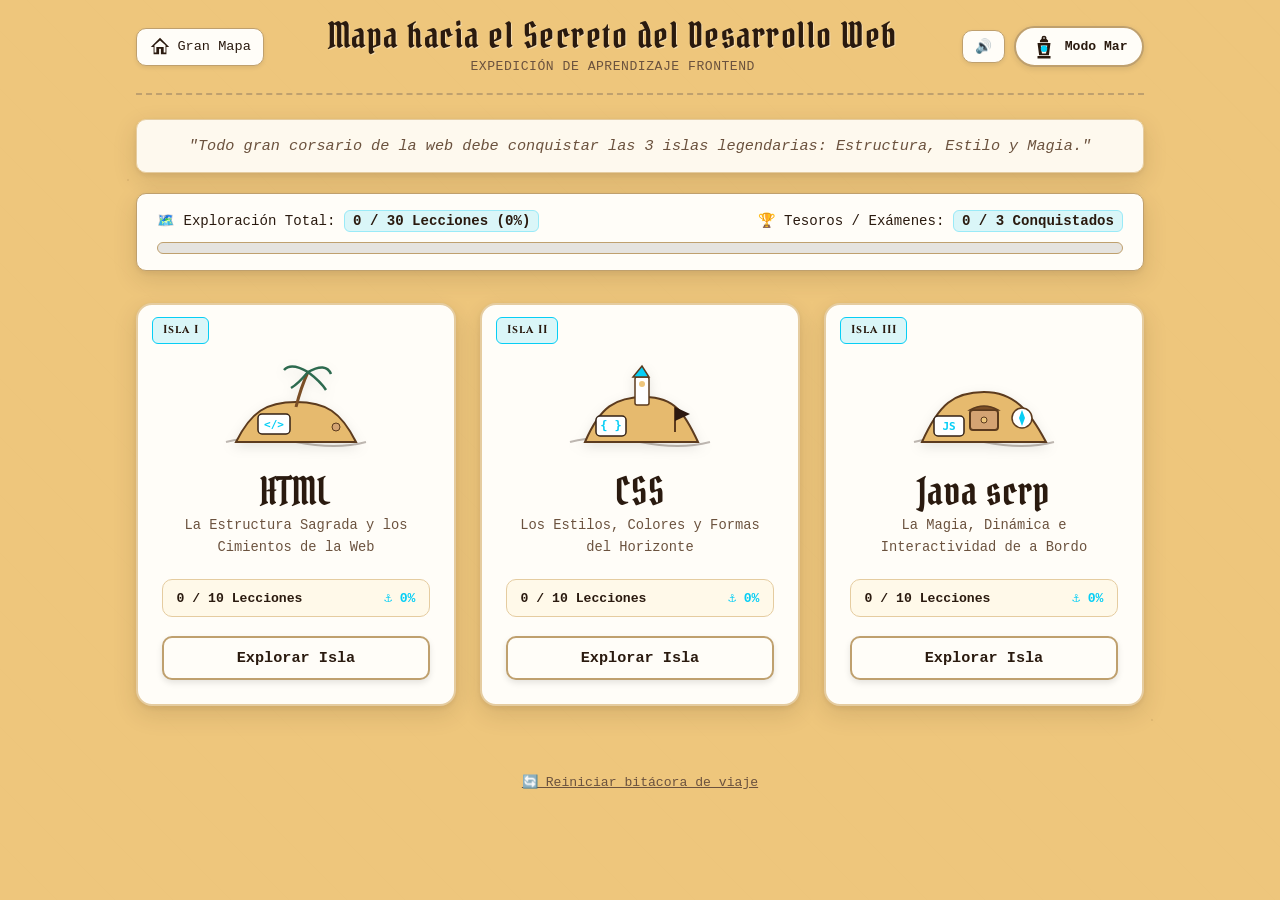
==== index.html @ ccb4b02d "feat:app mapa de la programacion" ====
<!DOCTYPE html>
<html lang="es">
<head>
  <meta charset="UTF-8">
  <meta name="viewport" content="width=device-width, initial-scale=1.0">
  <meta name="description" content="Mapa hacia el Secreto del Desarrollo Web - Una aplicación pirata interactiva para estudiar y dominar conceptos de HTML, CSS y JavaScript.">
  <title>Mapa hacia el Secreto del Desarrollo Web</title>

  <!-- Google Fonts: Pirate Header & Monospace Reading Font -->
  <link rel="preconnect" href="https://fonts.googleapis.com">
  <link rel="preconnect" href="https://fonts.gstatic.com" crossorigin>
  <link href="https://fonts.googleapis.com/css2?family=Cinzel:wght@600;700;800&family=Courier+Prime:ital,wght@0,400;0,700;1,400&family=Pirata+One&display=swap" rel="stylesheet">

  <!-- Estilos principales -->
  <link rel="stylesheet" href="CSS/styles.css">
</head>
<body class="theme-light">
  <!-- Fondo con textura sutil de pergamino e ilustraciones discretas -->
  <div class="parchment-background-layer" aria-hidden="true"></div>

  <!-- Contenedor Principal de la Aplicación -->
  <div id="app" class="app-container">

    <!-- HEADER GLOBAL -->
    <header class="app-header" id="global-header">
      <div class="header-left">
        <button id="btn-home-nav" class="pirate-icon-btn" title="Volver al Gran Mapa" aria-label="Ir al inicio">
          <svg class="icon-svg" viewBox="0 0 24 24" width="22" height="22">
            <path fill="currentColor" d="M12 2L2 12h3v8h6v-6h2v6h6v-8h3L12 2zm0 2.84L18 10.2v7.8h-2v-6H8v6H6v-7.8l6-5.36z"/>
          </svg>
          <span class="btn-text-sm">Gran Mapa</span>
        </button>
      </div>

      <div class="header-center">
        <h1 class="app-main-title" id="app-heading">Mapa hacia el Secreto del Desarrollo Web</h1>
        <p class="app-subtitle" id="app-subheading">Expedición de Aprendizaje Frontend</p>
      </div>

      <div class="header-right">
        <!-- Control de Sonido Sintetizado Náutico -->
        <button id="btn-sound-toggle" class="pirate-icon-btn" title="Activar/Silenciar Efectos de Sonido" aria-label="Silenciar sonido">
          <span id="sound-icon">🔊</span>
        </button>

        <!-- Botón de Modo Claro / Modo Oscuro con elemento representativo pirata (Farol de Barco / Calavera Lunar) -->
        <button id="btn-theme-toggle" class="pirate-theme-toggle" title="Cambiar a Modo Nocturno Pirata" aria-label="Alternar modo claro y oscuro">
          <div class="lantern-graphic" id="theme-icon-container">
            <svg class="lantern-svg" viewBox="0 0 32 32" width="26" height="26">
              <!-- Farol Náutico Pirata con vela / fuego -->
              <path class="lantern-metal" fill="currentColor" d="M16 2a3 3 0 0 0-3 3c0 .3.05.6.14.86L11 8v2h10V8l-2.14-2.14A3 3 0 0 0 16 2zm-1 3a1 1 0 1 1 2 0 1 1 0 0 1-2 0zM8 11l2 15h12l2-15H8zm4 3h8l-1.5 10h-5L12 14zm-4 13h16v3H8v-3z"/>
              <circle class="lantern-glow" cx="16" cy="18" r="4" fill="#07CEF5"/>
            </svg>
          </div>
          <span class="theme-label" id="theme-mode-label">Modo Mar</span>
        </button>
      </div>
    </header>

    <!-- VISTA 1: HOME (EL GRAN MAPA Y LAS 3 ISLAS) -->
    <main id="view-home" class="view-section active">
      <section class="map-intro">
        <div class="scroll-banner">
          <p class="intro-quote">"Todo gran corsario de la web debe conquistar las 3 islas legendarias: Estructura, Estilo y Magia."</p>
        </div>

        <!-- Barra Global de Estadísticas -->
        <div class="overall-progress-card">
          <div class="progress-info-row">
            <span class="stat-badge"><span>🗺️ Exploración Total:</span> <strong id="global-progress-text">0 / 30 Lecciones (0%)</strong></span>
            <span class="stat-badge"><span>🏆 Tesoros / Exámenes:</span> <strong id="global-medals-text">0 / 3 Conquistados</strong></span>
          </div>
          <div class="global-progress-track">
            <div class="global-progress-fill" id="global-progress-bar" style="width: 0%;"></div>
          </div>
        </div>
      </section>

      <!-- SELECCIÓN DE LAS 3 ISLAS DE CONTENIDO -->
      <section class="islands-grid-container" aria-label="Islas de contenido">
        <!-- ISLA 1: HTML -->
        <article class="island-card" id="card-island-html" data-island="html" tabindex="0" role="button" aria-label="Navegar a la Isla de HTML">
          <div class="island-badge">Isla I</div>
          <div class="island-art">
            <svg viewBox="0 0 160 120" class="island-svg-art">
              <!-- Mar sutil -->
              <path d="M10 100 Q 40 92, 80 100 T 150 100" stroke="currentColor" fill="none" opacity="0.3" stroke-width="2"/>
              <!-- Isla montañosa / Pergamino -->
              <path d="M20 100 C 35 70, 50 60, 80 60 C 110 60, 125 70, 140 100 Z" fill="#E6BA6E" stroke="#5C3B1E" stroke-width="2"/>
              <!-- Palmera -->
              <path d="M80 65 Q 85 45 92 30" stroke="#7A4E26" stroke-width="3" fill="none"/>
              <path d="M92 30 Q 110 20 115 32" stroke="#2D6A4F" stroke-width="2.5" fill="none"/>
              <path d="M92 30 Q 105 40 110 48" stroke="#2D6A4F" stroke-width="2.5" fill="none"/>
              <path d="M92 30 Q 75 20 68 28" stroke="#2D6A4F" stroke-width="2.5" fill="none"/>
              <path d="M92 30 Q 82 42 75 46" stroke="#2D6A4F" stroke-width="2.5" fill="none"/>
              <!-- Calavera o Etiqueta HTML </> -->
              <rect x="42" y="72" width="32" height="20" rx="4" fill="#FFFFFF" stroke="#332115" stroke-width="1.5"/>
              <text x="58" y="86" font-family="monospace" font-size="11" font-weight="bold" fill="#07CEF5" text-anchor="middle">&lt;/&gt;</text>
              <circle cx="120" cy="85" r="4" fill="#D4A373" stroke="#5C3B1E"/>
            </svg>
          </div>
          <h2 class="island-title">HTML</h2>
          <p class="island-desc">La Estructura Sagrada y los Cimientos de la Web</p>
          <div class="island-status-pill">
            <span class="pill-count" id="badge-html-count">0 / 10 Lecciones</span>
            <span class="pill-icon" id="badge-html-status">⚓ Pendiente</span>
          </div>
          <button class="pirate-btn island-enter-btn" data-island="html">Explorar Isla</button>
        </article>

        <!-- ISLA 2: CSS -->
        <article class="island-card" id="card-island-css" data-island="css" tabindex="0" role="button" aria-label="Navegar a la Isla de CSS">
          <div class="island-badge">Isla II</div>
          <div class="island-art">
            <svg viewBox="0 0 160 120" class="island-svg-art">
              <!-- Mar sutil -->
              <path d="M10 100 Q 40 92, 80 100 T 150 100" stroke="currentColor" fill="none" opacity="0.3" stroke-width="2"/>
              <!-- Isla montañosa -->
              <path d="M25 100 C 40 65, 55 55, 85 55 C 115 55, 125 72, 138 100 Z" fill="#E6BA6E" stroke="#5C3B1E" stroke-width="2"/>
              <!-- Torreón / Faro náutico -->
              <rect x="75" y="35" width="14" height="28" fill="#FFFFFF" stroke="#5C3B1E" stroke-width="1.5" rx="2"/>
              <polygon points="73,35 89,35 82,24" fill="#07CEF5" stroke="#5C3B1E" stroke-width="1.5"/>
              <circle cx="82" cy="42" r="3" fill="#EEC67C"/>
              <!-- Paleta de colores / llaves {} -->
              <rect x="36" y="74" width="30" height="20" rx="4" fill="#FFFFFF" stroke="#332115" stroke-width="1.5"/>
              <text x="51" y="88" font-family="monospace" font-size="12" font-weight="bold" fill="#07CEF5" text-anchor="middle">{ }</text>
              <!-- Bandera pirata -->
              <line x1="115" y1="65" x2="115" y2="90" stroke="#5C3B1E" stroke-width="2"/>
              <polygon points="115,65 130,72 115,79" fill="#2C1810"/>
            </svg>
          </div>
          <h2 class="island-title">CSS</h2>
          <p class="island-desc">Los Estilos, Colores y Formas del Horizonte</p>
          <div class="island-status-pill">
            <span class="pill-count" id="badge-css-count">0 / 10 Lecciones</span>
            <span class="pill-icon" id="badge-css-status">⚓ Pendiente</span>
          </div>
          <button class="pirate-btn island-enter-btn" data-island="css">Explorar Isla</button>
        </article>

        <!-- ISLA 3: JAVASCRIPT -->
        <article class="island-card" id="card-island-js" data-island="js" tabindex="0" role="button" aria-label="Navegar a la Isla de Java Script">
          <div class="island-badge">Isla III</div>
          <div class="island-art">
            <svg viewBox="0 0 160 120" class="island-svg-art">
              <!-- Mar sutil -->
              <path d="M10 100 Q 40 92, 80 100 T 150 100" stroke="currentColor" fill="none" opacity="0.3" stroke-width="2"/>
              <!-- Isla montañosa volcánica / tesoro -->
              <path d="M18 100 C 35 62, 50 50, 80 50 C 110 50, 125 68, 142 100 Z" fill="#E6BA6E" stroke="#5C3B1E" stroke-width="2"/>
              <!-- Cofre del Tesoro con relámpago de dinamismo -->
              <rect x="66" y="68" width="28" height="20" rx="3" fill="#D4A373" stroke="#5C3B1E" stroke-width="2"/>
              <path d="M66 68 Q 80 60 94 68 Z" fill="#7A4E26" stroke="#5C3B1E" stroke-width="1.5"/>
              <circle cx="80" cy="78" r="3" fill="#EEC67C" stroke="#5C3B1E"/>
              <!-- Símbolo JS ( ) => -->
              <rect x="30" y="74" width="30" height="20" rx="4" fill="#FFFFFF" stroke="#332115" stroke-width="1.5"/>
              <text x="45" y="88" font-family="monospace" font-size="11" font-weight="bold" fill="#07CEF5" text-anchor="middle">JS</text>
              <!-- Brújula náutica mística -->
              <circle cx="118" cy="76" r="10" fill="#FFFFFF" stroke="#5C3B1E" stroke-width="1.5"/>
              <polygon points="118,68 121,76 118,84 115,76" fill="#07CEF5"/>
            </svg>
          </div>
          <h2 class="island-title">Java scrp</h2>
          <p class="island-desc">La Magia, Dinámica e Interactividad de a Bordo</p>
          <div class="island-status-pill">
            <span class="pill-count" id="badge-js-count">0 / 10 Lecciones</span>
            <span class="pill-icon" id="badge-js-status">⚓ Pendiente</span>
          </div>
          <button class="pirate-btn island-enter-btn" data-island="js">Explorar Isla</button>
        </article>
      </section>

      <!-- Pie de página con opción de reiniciar progreso -->
      <footer class="home-bottom-tools">
        <button id="btn-reset-data" class="pirate-link-btn" title="Reiniciar todo el progreso">
          <span>🔄 Reiniciar bitácora de viaje</span>
        </button>
      </footer>
    </main>

    <!-- VISTA 2: ISLA ESPECÍFICA (MAPA CON 10 LECCIONES + EXAMEN FINAL) -->
    <main id="view-island" class="view-section">
      <nav class="island-nav-bar">
        <button id="btn-back-to-home" class="pirate-back-btn">
          <span>← Volver al Gran Mapa</span>
        </button>
        <div class="island-nav-title-group">
          <span class="compass-badge">🧭 Coordenadas del Mar</span>
        </div>
      </nav>

      <!-- Barra de Progreso Superior de la Isla -->
      <section class="island-header-card">
        <div class="island-progress-header-box">
          <div class="island-meta">
            <span class="island-kicker">Cuaderno de Navegación</span>
            <h2 class="island-name-heading" id="current-island-title">Isla HTML</h2>
            <p class="island-quote-text" id="current-island-subtitle">Domina las 10 lecciones y completa el Examen del Tesoro.</p>
          </div>
          <div class="island-meter-box">
            <div class="island-meter-label">
              <span>Progreso de la Isla:</span>
              <strong id="island-progress-percent">0%</strong>
            </div>
            <div class="island-progress-track">
              <div class="island-progress-fill" id="island-progress-bar" style="width: 0%;"></div>
            </div>
            <span class="island-ratio-text" id="island-ratio-text">0 de 10 Lecciones Completadas</span>
          </div>
        </div>
      </section>

      <!-- MAPA NÁUTICO CON SENDERO DE LAS 10 LECCIONES -->
      <section class="island-trail-wrapper" aria-label="Ruta de lecciones de la isla">
        <div class="trail-watermark-compass" aria-hidden="true"></div>

        <!-- Lista desordenada estilizada con hitos del mapa -->
        <ul class="pirate-lessons-trail" id="island-lessons-list">
          <!-- Inyectado dinámicamente mediante scrip.js -->
        </ul>

        <!-- Hito Final: El Examen del Tesoro de la Isla -->
        <div class="final-exam-card" id="card-final-exam">
          <div class="chest-icon-col">
            <div class="chest-graphic" id="exam-chest-graphic">💎</div>
          </div>
          <div class="chest-info-col">
            <span class="exam-tag">Prueba Suprema</span>
            <h3 class="exam-title" id="final-exam-title">Examen Final de la Isla</h3>
            <p class="exam-desc">Pon a prueba tu conocimiento con preguntas de Verdadero/Falso, Opción Múltiple y Rellenar la Palabra.</p>
            <div class="exam-meta-status" id="exam-status-meta">
              <span class="status-indicator" id="exam-badge-status">🔓 Disponible</span>
            </div>
          </div>
          <div class="chest-btn-col">
            <button id="btn-start-final-exam" class="pirate-btn pirate-btn-accent">Iniciar Examen</button>
          </div>
        </div>
      </section>
    </main>

    <!-- VISTA 3: PÁGINA DE LECCIÓN (HEADER CON X Y BARRA DE PROGRESO, LECTURA EN PERGAMINO, 3 PREGUNTAS V/F Y BOTÓN TERMINAR) -->
    <main id="view-lesson" class="view-section">
      <!-- HEADER DE LA LECCIÓN -->
      <header class="lesson-header-bar">
        <div class="lesson-header-left">
          <button id="btn-exit-lesson" class="btn-close-lesson" title="Abandonar lección y volver a la isla" aria-label="Abandonar lección">
            ✕
          </button>
        </div>

        <div class="lesson-header-center">
          <div class="lesson-progress-container">
            <div class="lesson-progress-info">
              <span id="lesson-progress-label">Avance de la lección</span>
              <strong id="lesson-progress-percent">0%</strong>
            </div>
            <div class="lesson-progress-track">
              <div class="lesson-progress-fill" id="lesson-progress-bar" style="width: 0%;"></div>
            </div>
          </div>
        </div>

        <div class="lesson-header-right">
          <span class="lesson-badge-pill" id="lesson-index-pill">Módulo 1 de 10</span>
        </div>
      </header>

      <!-- CONTENEDOR DE SCROLL DE LA LECCIÓN -->
      <div class="lesson-scroll-area" id="lesson-scroll-container">
        <!-- HOJA DE PERGAMINO VIEJO CON EL TEXTO CONCEPTUAL -->
        <article class="parchment-sheet">
          <div class="parchment-pin parchment-pin-tl" aria-hidden="true"></div>
          <div class="parchment-pin parchment-pin-tr" aria-hidden="true"></div>

          <header class="lesson-intro-header">
            <div class="lesson-crumbs" id="lesson-island-breadcrumb">Isla HTML ➔ Módulo 1</div>
            <h2 class="lesson-concept-title" id="lesson-concept-title">Cargando lección...</h2>
            <div class="pirate-divider">
              <span>⚓</span>
            </div>
          </header>

          <!-- Texto de lectura con tipografía Courier New -->
          <div class="lesson-text-body" id="lesson-text-content">
            <!-- Inyectado por scrip.js -->
          </div>
        </article>

        <!-- SECCIÓN DE LAS 3 PREGUNTAS DE VERDADERO O FALSO -->
        <section class="lesson-questions-section" aria-label="Preguntas de comprobación">
          <div class="questions-section-header">
            <div class="scroll-icon-mini">📜</div>
            <div>
              <h3 class="questions-title">Desafío del Vigía: 3 Preguntas de Verdadero o Falso</h3>
              <p class="questions-instructions">Responde cada una para verificar que has asimilado el concepto antes de terminar.</p>
            </div>
          </div>

          <div class="questions-cards-stack" id="lesson-questions-container">
            <!-- 3 preguntas inyectadas por scrip.js -->
          </div>
        </section>

        <!-- BOTÓN DE TERMINAR CENTRADO EN LA PARTE INFERIOR -->
        <div class="lesson-footer-action">
          <button id="btn-finish-lesson" class="pirate-btn pirate-btn-finish" disabled>
            <span class="btn-icon">✔️</span>
            <span id="btn-finish-text">Terminar Lección</span>
          </button>
          <p class="finish-hint" id="finish-hint-text">Contesta las 3 preguntas para completar este módulo.</p>
        </div>
      </div>
    </main>

    <!-- VISTA 4: EXAMEN FINAL DE LA ISLA (V o F, Opción Múltiple, y Completar Oración) -->
    <main id="view-exam" class="view-section">
      <header class="lesson-header-bar">
        <div class="lesson-header-left">
          <button id="btn-exit-exam" class="btn-close-lesson" title="Salir del examen" aria-label="Salir del examen">
            ✕
          </button>
        </div>
        <div class="lesson-header-center">
          <div class="lesson-progress-container">
            <div class="lesson-progress-info">
              <span id="exam-progress-label">Pregunta 1 de 6</span>
              <strong id="exam-progress-percent">0%</strong>
            </div>
            <div class="lesson-progress-track">
              <div class="lesson-progress-fill" id="exam-progress-bar" style="width: 0%;"></div>
            </div>
          </div>
        </div>
        <div class="lesson-header-right">
          <span class="lesson-badge-pill" id="exam-island-pill">Examen Final</span>
        </div>
      </header>

      <div class="exam-main-container">
        <!-- Tarjeta de pregunta dinámica del examen -->
        <article class="parchment-sheet exam-question-card" id="exam-question-card">
          <!-- Inyectado por scrip.js -->
        </article>

        <!-- Controles de navegación del examen -->
        <div class="exam-nav-controls">
          <button id="btn-exam-next" class="pirate-btn pirate-btn-accent" disabled>
            Siguiente Pregunta ➔
          </button>
        </div>
      </div>
    </main>

    <!-- MODAL / VISTA DE ÉXITO O FELICITACIÓN -->
    <div id="modal-celebration" class="pirate-modal-backdrop" aria-hidden="true" role="dialog" aria-modal="true">
      <div class="pirate-modal-card">
        <div class="modal-seal" id="modal-seal-icon">🏆</div>
        <h2 class="modal-title" id="modal-title">¡Módulo Conquistado!</h2>
        <p class="modal-message" id="modal-message">Has dominado este concepto con éxito. El mapa ha registrado tu logro.</p>

        <div class="modal-stats-box" id="modal-stats-box">
          <!-- Detalles de puntuación / retroalimentación -->
        </div>

        <div class="modal-actions-row">
          <button id="btn-modal-return-island" class="pirate-btn">Volver al Mapa</button>
          <button id="btn-modal-next-step" class="pirate-btn pirate-btn-accent">Siguiente Reto ➔</button>
        </div>
      </div>
    </div>

  </div>

  <!-- Script principal del cliente -->
  <script src="js/scrip.js"></script>
</body>
</html>
---- CSS/styles.css ----
/* ==========================================================================
   ESTILOS PRINCIPALES: MAPA HACIA EL SECRETO DEL DESARROLLO WEB
   Estética de Pergamino Pirata Minimalista, Modo Claro y Modo Oscuro
   ========================================================================== */

/* --------------------------------------------------
   1. VARIABLES CSS (PALETA OFICIAL Y TOKENS)
   -------------------------------------------------- */
:root {
  /* Modo Claro Pirata (Por defecto) */
  --bg-primary: #EEC67C;             /* Fondo pergamino clásico */
  --bg-card: #FFFDF8;                /* Secundario blanco pergamino */
  --bg-card-translucent: rgba(255, 253, 248, 0.92);
  --bg-parchment-sheet: #FFF9E9;     /* Pergamino envejecido suave */
  --text-main: #2A1A0F;              /* Texto oscuro principal */
  --text-muted: #6B523E;             /* Texto secundario / leyendas */
  --accent: #07CEF5;                 /* Acento oficial: Azul Cian brillante */
  --accent-hover: #05AECF;
  --accent-glow: rgba(7, 206, 245, 0.35);
  
  --border-pirate: #BFA06E;          /* Borde envejecido sutil */
  --border-card: #E5CCA0;
  
  --color-success: #1E824C;          /* Verde aprendizaje correcto */
  --color-success-bg: #E8F8F0;
  --color-success-border: #2ECC71;
  
  --color-error: #B02A37;            /* Rojo para señalar error */
  --color-error-bg: #FDF0F2;
  --color-error-border: #E74C3C;
  
  --shadow-parchment: 0 8px 24px rgba(66, 42, 18, 0.14), 0 2px 6px rgba(66, 42, 18, 0.08);
  --shadow-card-hover: 0 12px 28px rgba(66, 42, 18, 0.22);
  
  --font-pirate: 'Pirata One', 'MedievalSharp', Georgia, serif;
  --font-mono: 'Courier New', 'Courier Prime', Courier, monospace;
  --font-display: 'Cinzel', Georgia, serif;
  
  --radius-sm: 6px;
  --radius-md: 10px;
  --radius-lg: 16px;
  --radius-full: 9999px;

  --transition-smooth: all 0.25s cubic-bezier(0.2, 0, 0, 1);
}

/* Modo Nocturno Pirata (Mar de Medianoche & Tesoro Fluorescente) */
body.theme-dark {
  --bg-primary: #151922;             /* Mar nocturno profundo */
  --bg-card: #1E2430;                /* Cubierta del galeón oscuro */
  --bg-card-translucent: rgba(30, 36, 48, 0.95);
  --bg-parchment-sheet: #222938;     /* Pergamino oscuro a la luz de las velas */
  --text-main: #F3EBDD;              /* Texto pergamino claro */
  --text-muted: #A6B4C9;             /* Texto atenuado claro */
  --accent: #07CEF5;                 /* Cian radiante en la oscuridad */
  --accent-hover: #40DCFB;
  --accent-glow: rgba(7, 206, 245, 0.5);
  
  --border-pirate: #3D495F;
  --border-card: #2E384A;
  
  --color-success: #2ECC71;
  --color-success-bg: rgba(46, 204, 113, 0.16);
  --color-success-border: #2ECC71;
  
  --color-error: #FF6B6B;
  --color-error-bg: rgba(231, 76, 60, 0.18);
  --color-error-border: #FF6B6B;
  
  --shadow-parchment: 0 8px 30px rgba(0, 0, 0, 0.45), 0 2px 8px rgba(0, 0, 0, 0.3);
  --shadow-card-hover: 0 14px 32px rgba(0, 0, 0, 0.6);
}

/* --------------------------------------------------
   2. RESET Y BASES GLOBALES
   -------------------------------------------------- */
*, *::before, *::after {
  box-sizing: border-box;
  margin: 0;
  padding: 0;
}

html {
  font-size: 16px;
  scroll-behavior: smooth;
}

body {
  background-color: var(--bg-primary);
  color: var(--text-main);
  font-family: var(--font-mono);
  line-height: 1.6;
  min-height: 100vh;
  transition: background-color 0.4s ease, color 0.4s ease;
  position: relative;
  overflow-x: hidden;
}

/* Capa de fondo con marcas discretas y casi transparentes (Rosa de los Vientos y Líneas Náuticas) */
.parchment-background-layer {
  position: fixed;
  inset: 0;
  pointer-events: none;
  z-index: 0;
  opacity: 0.08;
  background-image: 
    radial-gradient(circle at 10% 20%, #462A0D 1px, transparent 1px),
    radial-gradient(circle at 90% 80%, #462A0D 1px, transparent 1px),
    repeating-linear-gradient(45deg, transparent, transparent 40px, rgba(70, 42, 13, 0.08) 40px, rgba(70, 42, 13, 0.08) 41px);
}

body.theme-dark .parchment-background-layer {
  opacity: 0.06;
  background-image: 
    radial-gradient(circle at 10% 20%, #A6B4C9 1px, transparent 1px),
    radial-gradient(circle at 90% 80%, #A6B4C9 1px, transparent 1px);
}

/* Contenedor principal */
.app-container {
  position: relative;
  z-index: 1;
  max-width: 1040px;
  margin: 0 auto;
  min-height: 100vh;
  display: flex;
  flex-direction: column;
  padding: 0 1rem 2.5rem 1rem;
}

/* --------------------------------------------------
   3. HEADER GLOBAL
   -------------------------------------------------- */
.app-header {
  display: flex;
  align-items: center;
  justify-content: space-between;
  gap: 1rem;
  padding: 1rem 0;
  border-bottom: 2px dashed var(--border-pirate);
  margin-bottom: 1.5rem;
}

.header-left, .header-right {
  display: flex;
  align-items: center;
  gap: 0.6rem;
}

.header-center {
  text-align: center;
  flex: 1;
}

.app-main-title {
  font-family: var(--font-pirate);
  font-size: 2.2rem;
  font-weight: 400;
  letter-spacing: 1.5px;
  color: var(--text-main);
  text-shadow: 1px 1px 0 rgba(255, 255, 255, 0.4);
  line-height: 1.15;
}

body.theme-dark .app-main-title {
  text-shadow: 0 2px 8px rgba(7, 206, 245, 0.3);
}

.app-subtitle {
  font-size: 0.82rem;
  letter-spacing: 0.5px;
  color: var(--text-muted);
  text-transform: uppercase;
}

/* Botones con estilo pirata */
.pirate-icon-btn {
  background: var(--bg-card);
  color: var(--text-main);
  border: 1.5px solid var(--border-pirate);
  border-radius: var(--radius-md);
  padding: 0.45rem 0.75rem;
  font-family: var(--font-mono);
  font-size: 0.85rem;
  display: inline-flex;
  align-items: center;
  gap: 0.4rem;
  cursor: pointer;
  transition: var(--transition-smooth);
  box-shadow: 0 2px 4px rgba(0, 0, 0, 0.08);
}

.pirate-icon-btn:hover {
  border-color: var(--accent);
  box-shadow: 0 0 10px var(--accent-glow);
  transform: translateY(-1px);
}

/* Botón temático de Modo Claro / Oscuro con Farol de Barco */
.pirate-theme-toggle {
  background: var(--bg-card);
  color: var(--text-main);
  border: 2px solid var(--border-pirate);
  border-radius: var(--radius-full);
  padding: 0.35rem 0.9rem;
  font-family: var(--font-mono);
  font-size: 0.82rem;
  font-weight: bold;
  display: inline-flex;
  align-items: center;
  gap: 0.5rem;
  cursor: pointer;
  transition: var(--transition-smooth);
  box-shadow: 0 2px 6px rgba(0, 0, 0, 0.1);
}

.pirate-theme-toggle:hover {
  border-color: var(--accent);
  box-shadow: 0 0 12px var(--accent-glow);
  transform: translateY(-1px);
}

.lantern-graphic {
  display: flex;
  align-items: center;
  justify-content: center;
  transition: transform 0.3s ease;
}

.pirate-theme-toggle:hover .lantern-graphic {
  transform: rotate(-12deg) scale(1.1);
}

.lantern-glow {
  transition: fill 0.3s ease, filter 0.3s ease;
}

body.theme-dark .lantern-glow {
  fill: #FFE066;
  filter: drop-shadow(0 0 6px #FFE066);
}

/* --------------------------------------------------
   4. SISTEMA DE VISTAS (SPA TRANSITIONS)
   -------------------------------------------------- */
.view-section {
  display: none;
  opacity: 0;
  transform: translateY(8px);
  transition: opacity 0.3s ease, transform 0.3s ease;
}

.view-section.active {
  display: block;
  opacity: 1;
  transform: translateY(0);
}

/* --------------------------------------------------
   5. VISTA HOME: EL GRAN MAPA Y LAS 3 ISLAS
   -------------------------------------------------- */
.map-intro {
  margin-bottom: 2rem;
}

.scroll-banner {
  text-align: center;
  padding: 0.85rem 1.25rem;
  background: var(--bg-card-translucent);
  border: 1px solid var(--border-card);
  border-radius: var(--radius-md);
  margin-bottom: 1.25rem;
  box-shadow: var(--shadow-parchment);
}

.intro-quote {
  font-style: italic;
  font-size: 0.95rem;
  color: var(--text-muted);
}

/* Barra global de progreso */
.overall-progress-card {
  background: var(--bg-card);
  border: 1.5px solid var(--border-pirate);
  border-radius: var(--radius-md);
  padding: 1rem 1.25rem;
  box-shadow: var(--shadow-parchment);
}

.progress-info-row {
  display: flex;
  justify-content: space-between;
  align-items: center;
  flex-wrap: wrap;
  gap: 0.8rem;
  margin-bottom: 0.6rem;
  font-size: 0.88rem;
}

.stat-badge strong {
  color: var(--text-main);
  background: rgba(7, 206, 245, 0.15);
  padding: 0.15rem 0.5rem;
  border-radius: var(--radius-sm);
  border: 1px solid rgba(7, 206, 245, 0.3);
}

.global-progress-track {
  width: 100%;
  height: 12px;
  background: rgba(0, 0, 0, 0.1);
  border-radius: var(--radius-full);
  overflow: hidden;
  border: 1px solid var(--border-pirate);
}

body.theme-dark .global-progress-track {
  background: rgba(255, 255, 255, 0.1);
}

.global-progress-fill {
  height: 100%;
  background: linear-gradient(90deg, #07CEF5, #38EF7D);
  border-radius: var(--radius-full);
  transition: width 0.5s ease-out;
}

/* Tarjetas de las 3 Islas */
.islands-grid-container {
  display: grid;
  grid-template-columns: repeat(auto-fit, minmax(280px, 1fr));
  gap: 1.5rem;
  margin-bottom: 2.5rem;
}

.island-card {
  position: relative;
  background: var(--bg-card);
  border: 2px solid var(--border-card);
  border-radius: var(--radius-lg);
  padding: 1.5rem;
  text-align: center;
  box-shadow: var(--shadow-parchment);
  transition: var(--transition-smooth);
  display: flex;
  flex-direction: column;
  align-items: center;
  cursor: pointer;
}

.island-card:hover, .island-card:focus-visible {
  transform: translateY(-6px);
  border-color: var(--accent);
  box-shadow: var(--shadow-card-hover), 0 0 16px var(--accent-glow);
  outline: none;
}

.island-badge {
  position: absolute;
  top: 12px;
  left: 14px;
  font-family: var(--font-display);
  font-size: 0.72rem;
  font-weight: 700;
  letter-spacing: 1px;
  padding: 0.2rem 0.6rem;
  background: rgba(7, 206, 245, 0.15);
  border: 1px solid var(--accent);
  border-radius: var(--radius-sm);
  color: var(--text-main);
}

.island-art {
  width: 160px;
  height: 120px;
  margin: 0.8rem 0 0.5rem 0;
  display: flex;
  align-items: center;
  justify-content: center;
}

.island-svg-art {
  width: 100%;
  height: 100%;
  filter: drop-shadow(0 4px 6px rgba(0,0,0,0.1));
  transition: transform 0.3s ease;
}

.island-card:hover .island-svg-art {
  transform: scale(1.06);
}

.island-title {
  font-family: var(--font-pirate);
  font-size: 2.4rem;
  font-weight: 400;
  letter-spacing: 1px;
  color: var(--text-main);
  margin-bottom: 0.2rem;
  line-height: 1.1;
}

.island-desc {
  font-size: 0.86rem;
  color: var(--text-muted);
  margin-bottom: 1.25rem;
  flex-grow: 1;
}

.island-status-pill {
  display: flex;
  justify-content: space-between;
  width: 100%;
  padding: 0.45rem 0.85rem;
  background: var(--bg-parchment-sheet);
  border: 1px solid var(--border-card);
  border-radius: var(--radius-md);
  font-size: 0.82rem;
  margin-bottom: 1.2rem;
}

.pill-count {
  font-weight: bold;
}

.pill-icon {
  color: var(--accent);
  font-weight: bold;
}

.pill-icon.completed {
  color: var(--color-success);
}

/* Botones pirata generales */
.pirate-btn {
  background: var(--bg-card);
  color: var(--text-main);
  font-family: var(--font-mono);
  font-size: 0.95rem;
  font-weight: bold;
  padding: 0.7rem 1.4rem;
  border: 2px solid var(--border-pirate);
  border-radius: var(--radius-md);
  cursor: pointer;
  transition: var(--transition-smooth);
  box-shadow: 0 3px 6px rgba(0, 0, 0, 0.1);
  display: inline-flex;
  align-items: center;
  justify-content: center;
  gap: 0.5rem;
}

.pirate-btn:hover:not(:disabled) {
  border-color: var(--accent);
  background: var(--accent);
  color: #0B2228;
  box-shadow: 0 4px 14px var(--accent-glow);
  transform: translateY(-2px);
}

.pirate-btn:active:not(:disabled) {
  transform: translateY(0);
}

.pirate-btn:disabled {
  opacity: 0.5;
  cursor: not-allowed;
  filter: grayscale(0.5);
}

.pirate-btn-accent {
  background: var(--accent);
  color: #091D24;
  border-color: #05AECF;
}

.pirate-btn-accent:hover:not(:disabled) {
  background: #25DCFF;
  border-color: #07CEF5;
  color: #051419;
}

.island-enter-btn {
  width: 100%;
}

.home-bottom-tools {
  text-align: center;
  padding-top: 1.5rem;
}

.pirate-link-btn {
  background: transparent;
  border: none;
  color: var(--text-muted);
  font-family: var(--font-mono);
  font-size: 0.82rem;
  cursor: pointer;
  text-decoration: underline;
  transition: color 0.2s;
}

.pirate-link-btn:hover {
  color: var(--text-main);
}

/* --------------------------------------------------
   6. VISTA ISLA: SENDERO DE LAS 10 LECCIONES
   -------------------------------------------------- */
.island-nav-bar {
  display: flex;
  align-items: center;
  justify-content: space-between;
  margin-bottom: 1.25rem;
}

.pirate-back-btn {
  background: var(--bg-card);
  color: var(--text-main);
  border: 1.5px solid var(--border-pirate);
  border-radius: var(--radius-md);
  padding: 0.5rem 1rem;
  font-family: var(--font-mono);
  font-size: 0.88rem;
  font-weight: bold;
  cursor: pointer;
  transition: var(--transition-smooth);
}

.pirate-back-btn:hover {
  border-color: var(--accent);
  box-shadow: 0 0 10px var(--accent-glow);
  transform: translateX(-3px);
}

.compass-badge {
  font-size: 0.82rem;
  color: var(--text-muted);
  background: var(--bg-card);
  padding: 0.35rem 0.75rem;
  border-radius: var(--radius-sm);
  border: 1px dashed var(--border-pirate);
}

/* Cabecera de la isla */
.island-header-card {
  background: var(--bg-card);
  border: 2px solid var(--border-card);
  border-radius: var(--radius-lg);
  padding: 1.5rem;
  margin-bottom: 2rem;
  box-shadow: var(--shadow-parchment);
}

.island-progress-header-box {
  display: flex;
  align-items: center;
  justify-content: space-between;
  flex-wrap: wrap;
  gap: 1.5rem;
}

.island-kicker {
  font-family: var(--font-display);
  font-size: 0.78rem;
  text-transform: uppercase;
  letter-spacing: 1px;
  color: var(--accent);
}

.island-name-heading {
  font-family: var(--font-pirate);
  font-size: 2.5rem;
  line-height: 1.1;
  color: var(--text-main);
}

.island-quote-text {
  font-size: 0.88rem;
  color: var(--text-muted);
}

.island-meter-box {
  min-width: 260px;
  flex-shrink: 0;
}

.island-meter-label {
  display: flex;
  justify-content: space-between;
  font-size: 0.85rem;
  margin-bottom: 0.35rem;
}

.island-progress-track {
  width: 100%;
  height: 12px;
  background: rgba(0, 0, 0, 0.1);
  border-radius: var(--radius-full);
  overflow: hidden;
  border: 1px solid var(--border-pirate);
  margin-bottom: 0.35rem;
}

body.theme-dark .island-progress-track {
  background: rgba(255, 255, 255, 0.1);
}

.island-progress-fill {
  height: 100%;
  background: linear-gradient(90deg, #07CEF5, #2ECC71);
  border-radius: var(--radius-full);
  transition: width 0.4s ease;
}

.island-ratio-text {
  font-size: 0.78rem;
  color: var(--text-muted);
  display: block;
  text-align: right;
}

/* Sendero Pirata de las 10 Lecciones */
.island-trail-wrapper {
  position: relative;
  background: var(--bg-card-translucent);
  border: 2px solid var(--border-card);
  border-radius: var(--radius-lg);
  padding: 2rem 1.5rem;
  box-shadow: var(--shadow-parchment);
}

.trail-watermark-compass {
  position: absolute;
  top: 50%;
  left: 50%;
  transform: translate(-50%, -50%);
  width: 320px;
  height: 320px;
  background-image: radial-gradient(circle, transparent 40%, rgba(7, 206, 245, 0.05) 100%);
  border: 1px dashed rgba(191, 160, 110, 0.25);
  border-radius: 50%;
  pointer-events: none;
}

/* Lista desordenada hacia abajo con estilo de ruta de mapa del tesoro */
.pirate-lessons-trail {
  list-style: none;
  position: relative;
  display: flex;
  flex-direction: column;
  gap: 1.1rem;
  margin-bottom: 2.5rem;
}

/* Línea de sendero pirata punteada conectora */
.pirate-lessons-trail::before {
  content: '';
  position: absolute;
  top: 20px;
  bottom: 20px;
  left: 32px;
  width: 3px;
  background-image: repeating-linear-gradient(to bottom, var(--accent) 0, var(--accent) 8px, transparent 8px, transparent 16px);
  opacity: 0.6;
  z-index: 0;
}

/* Elemento individual de lección */
.lesson-node-item {
  position: relative;
  z-index: 1;
}

.lesson-trail-card {
  display: flex;
  align-items: center;
  justify-content: space-between;
  gap: 1rem;
  background: var(--bg-card);
  border: 1.5px solid var(--border-card);
  border-radius: var(--radius-md);
  padding: 0.9rem 1.25rem;
  transition: var(--transition-smooth);
  cursor: pointer;
  box-shadow: 0 2px 5px rgba(0, 0, 0, 0.05);
}

.lesson-trail-card:hover {
  border-color: var(--accent);
  box-shadow: 0 4px 14px var(--accent-glow);
  transform: translateX(6px);
}

.lesson-node-left {
  display: flex;
  align-items: center;
  gap: 1rem;
}

/* Marcador numérico */
.node-step-circle {
  width: 44px;
  height: 44px;
  border-radius: 50%;
  background: var(--bg-parchment-sheet);
  border: 2px solid var(--border-pirate);
  color: var(--text-main);
  display: flex;
  align-items: center;
  justify-content: center;
  font-family: var(--font-display);
  font-weight: 700;
  font-size: 0.95rem;
  flex-shrink: 0;
  transition: var(--transition-smooth);
}

.lesson-trail-card:hover .node-step-circle {
  border-color: var(--accent);
  background: var(--accent);
  color: #0A1C23;
}

.lesson-trail-card.completed .node-step-circle {
  background: var(--color-success);
  border-color: var(--color-success);
  color: #FFFFFF;
}

.node-text-group {
  display: flex;
  flex-direction: column;
}

.node-badge-num {
  font-size: 0.72rem;
  text-transform: uppercase;
  color: var(--text-muted);
  letter-spacing: 0.5px;
}

.node-lesson-title {
  font-size: 1.05rem;
  font-weight: bold;
  color: var(--text-main);
  line-height: 1.3;
}

/* Icono del lado derecho que muestre el estado de la actividad (palomeada si completada) */
.lesson-node-right {
  display: flex;
  align-items: center;
  gap: 0.5rem;
}

.status-check-badge {
  display: inline-flex;
  align-items: center;
  justify-content: center;
  width: 32px;
  height: 32px;
  border-radius: 50%;
  font-size: 1.1rem;
  background: var(--bg-parchment-sheet);
  border: 1px solid var(--border-card);
  color: var(--text-muted);
  transition: var(--transition-smooth);
}

/* Estado palomeada cuando fue completada */
.lesson-trail-card.completed .status-check-badge {
  background: var(--color-success-bg);
  border-color: var(--color-success-border);
  color: var(--color-success);
  font-weight: bold;
  box-shadow: 0 0 8px rgba(46, 204, 113, 0.4);
}

/* Hito del Examen Final */
.final-exam-card {
  display: flex;
  align-items: center;
  justify-content: space-between;
  flex-wrap: wrap;
  gap: 1.25rem;
  background: var(--bg-card);
  border: 2px dashed var(--accent);
  border-radius: var(--radius-lg);
  padding: 1.5rem;
  box-shadow: var(--shadow-parchment), 0 0 16px var(--accent-glow);
}

.chest-icon-col {
  font-size: 2.8rem;
}

.chest-info-col {
  flex: 1;
  min-width: 220px;
}

.exam-tag {
  font-family: var(--font-display);
  font-size: 0.72rem;
  font-weight: 700;
  text-transform: uppercase;
  color: var(--accent);
  letter-spacing: 1px;
}

.exam-title {
  font-family: var(--font-pirate);
  font-size: 1.8rem;
  color: var(--text-main);
  line-height: 1.2;
}

.exam-desc {
  font-size: 0.85rem;
  color: var(--text-muted);
}

/* --------------------------------------------------
   7. VISTA LECCIÓN: PERGAMINO, 3 PREGUNTAS V/F Y TERMINAR
   -------------------------------------------------- */
.lesson-header-bar {
  display: flex;
  align-items: center;
  justify-content: space-between;
  gap: 1rem;
  background: var(--bg-card);
  border: 2px solid var(--border-card);
  border-radius: var(--radius-lg);
  padding: 0.75rem 1.25rem;
  margin-bottom: 1.5rem;
  box-shadow: var(--shadow-parchment);
  position: sticky;
  top: 10px;
  z-index: 10;
}

/* Botón de la 'X' para abandonar lección */
.btn-close-lesson {
  width: 38px;
  height: 38px;
  background: var(--bg-parchment-sheet);
  border: 1.5px solid var(--border-pirate);
  border-radius: 50%;
  color: var(--text-main);
  font-size: 1.2rem;
  font-weight: bold;
  cursor: pointer;
  display: flex;
  align-items: center;
  justify-content: center;
  transition: var(--transition-smooth);
}

.btn-close-lesson:hover {
  background: var(--color-error);
  color: #FFFFFF;
  border-color: var(--color-error);
  transform: rotate(90deg) scale(1.1);
}

/* Barra de progreso de la lección que indica avance */
.lesson-progress-container {
  min-width: 240px;
  flex: 1;
  max-width: 480px;
}

.lesson-progress-info {
  display: flex;
  justify-content: space-between;
  font-size: 0.78rem;
  color: var(--text-muted);
  margin-bottom: 0.3rem;
}

.lesson-progress-track {
  width: 100%;
  height: 10px;
  background: rgba(0, 0, 0, 0.1);
  border-radius: var(--radius-full);
  overflow: hidden;
  border: 1px solid var(--border-pirate);
}

body.theme-dark .lesson-progress-track {
  background: rgba(255, 255, 255, 0.1);
}

.lesson-progress-fill {
  height: 100%;
  background: linear-gradient(90deg, #07CEF5, #2ECC71);
  border-radius: var(--radius-full);
  transition: width 0.3s ease;
}

.lesson-badge-pill {
  font-size: 0.8rem;
  font-family: var(--font-display);
  background: rgba(7, 206, 245, 0.12);
  border: 1px solid var(--accent);
  padding: 0.3rem 0.75rem;
  border-radius: var(--radius-sm);
  color: var(--text-main);
  white-space: nowrap;
}

/* Hoja de Pergamino Viejo */
.parchment-sheet {
  position: relative;
  background: var(--bg-parchment-sheet);
  border: 2px solid var(--border-pirate);
  border-radius: var(--radius-lg);
  padding: 2.2rem 2rem;
  margin-bottom: 2rem;
  box-shadow: var(--shadow-parchment);
}

.parchment-pin {
  position: absolute;
  width: 12px;
  height: 12px;
  background: #A67C52;
  border: 2px solid #5C3B1E;
  border-radius: 50%;
  top: 14px;
}

.parchment-pin-tl { left: 14px; }
.parchment-pin-tr { right: 14px; }

.lesson-crumbs {
  font-size: 0.78rem;
  color: var(--accent);
  text-transform: uppercase;
  letter-spacing: 1px;
  margin-bottom: 0.3rem;
}

.lesson-concept-title {
  font-family: var(--font-pirate);
  font-size: 2.4rem;
  color: var(--text-main);
  line-height: 1.15;
  margin-bottom: 0.8rem;
}

.pirate-divider {
  display: flex;
  align-items: center;
  justify-content: center;
  gap: 1rem;
  margin: 1rem 0 1.5rem 0;
}

.pirate-divider::before, .pirate-divider::after {
  content: '';
  height: 1px;
  flex: 1;
  background: var(--border-pirate);
}

.pirate-divider span {
  color: var(--border-pirate);
  font-size: 1rem;
}

/* Cuerpo de texto de la lección */
.lesson-text-body {
  font-family: var(--font-mono);
  font-size: 0.95rem;
  color: var(--text-main);
  line-height: 1.8;
}

.lesson-text-body p {
  margin-bottom: 1rem;
}

.lesson-text-body strong {
  color: var(--text-main);
  font-weight: 700;
}

.lesson-text-body code {
  background: rgba(0, 0, 0, 0.07);
  border: 1px solid var(--border-card);
  padding: 0.15rem 0.4rem;
  border-radius: var(--radius-sm);
  font-family: var(--font-mono);
  font-size: 0.9em;
  color: #B23B00;
}

body.theme-dark .lesson-text-body code {
  background: rgba(255, 255, 255, 0.08);
  color: #FFA726;
}

.lesson-text-body pre {
  background: #1C1917;
  color: #F8F9FA;
  padding: 1rem 1.2rem;
  border-radius: var(--radius-md);
  overflow-x: auto;
  margin: 1.25rem 0;
  border: 1.5px solid #443B33;
  font-family: var(--font-mono);
  font-size: 0.88rem;
  line-height: 1.5;
}

.lesson-text-body pre code {
  background: transparent;
  border: none;
  color: #E2E8F0;
  padding: 0;
}

.lesson-callout {
  background: rgba(7, 206, 245, 0.1);
  border-left: 4px solid var(--accent);
  padding: 0.85rem 1.2rem;
  border-radius: 0 var(--radius-md) var(--radius-md) 0;
  margin: 1.25rem 0;
  font-size: 0.9rem;
}

/* Sección de Preguntas */
.lesson-questions-section {
  margin-bottom: 2.5rem;
}

.questions-section-header {
  display: flex;
  align-items: center;
  gap: 0.8rem;
  background: var(--bg-card);
  border: 1.5px solid var(--border-card);
  border-radius: var(--radius-md);
  padding: 1rem 1.25rem;
  margin-bottom: 1.5rem;
  box-shadow: 0 2px 6px rgba(0, 0, 0, 0.06);
}

.scroll-icon-mini {
  font-size: 1.8rem;
}

.questions-title {
  font-family: var(--font-pirate);
  font-size: 1.7rem;
  line-height: 1.15;
  color: var(--text-main);
}

.questions-instructions {
  font-size: 0.82rem;
  color: var(--text-muted);
}

.questions-cards-stack {
  display: flex;
  flex-direction: column;
  gap: 1.4rem;
}

/* Tarjeta individual de pregunta */
.question-card {
  background: var(--bg-card);
  border: 2px solid var(--border-card);
  border-radius: var(--radius-lg);
  padding: 1.4rem 1.5rem;
  box-shadow: var(--shadow-parchment);
  transition: var(--transition-smooth);
}

.question-header-row {
  display: flex;
  align-items: center;
  justify-content: space-between;
  margin-bottom: 0.8rem;
}

.question-number-badge {
  font-family: var(--font-display);
  font-size: 0.75rem;
  font-weight: 700;
  color: var(--accent);
  background: rgba(7, 206, 245, 0.12);
  padding: 0.2rem 0.6rem;
  border-radius: var(--radius-sm);
  border: 1px solid rgba(7, 206, 245, 0.3);
}

.question-feedback-icon {
  font-size: 1.1rem;
}

.question-prompt-text {
  font-size: 1rem;
  font-weight: bold;
  color: var(--text-main);
  margin-bottom: 1.2rem;
  line-height: 1.4;
}

/* Botones de Verdadero o Falso */
.tf-buttons-row {
  display: grid;
  grid-template-columns: 1fr 1fr;
  gap: 1rem;
  margin-bottom: 0.8rem;
}

.tf-btn {
  background: var(--bg-parchment-sheet);
  color: var(--text-main);
  border: 2px solid var(--border-pirate);
  border-radius: var(--radius-md);
  padding: 0.75rem 1rem;
  font-family: var(--font-mono);
  font-size: 0.95rem;
  font-weight: bold;
  cursor: pointer;
  display: flex;
  align-items: center;
  justify-content: center;
  gap: 0.5rem;
  transition: var(--transition-smooth);
}

.tf-btn:hover:not(:disabled) {
  border-color: var(--accent);
  box-shadow: 0 0 10px var(--accent-glow);
  transform: translateY(-2px);
}

/* Estados de Verdadero/Falso: ROJO error y VERDE correcta */
.tf-btn.selected-wrong {
  background-color: var(--color-error-bg) !important;
  border-color: var(--color-error-border) !important;
  color: var(--color-error) !important;
  box-shadow: 0 0 12px rgba(231, 76, 60, 0.35) !important;
  animation: shakeX 0.4s ease-in-out;
}

.tf-btn.selected-correct, .tf-btn.correct-revealed {
  background-color: var(--color-success-bg) !important;
  border-color: var(--color-success-border) !important;
  color: var(--color-success) !important;
  box-shadow: 0 0 12px rgba(46, 204, 113, 0.35) !important;
}

.tf-btn:disabled {
  cursor: default;
  opacity: 0.9;
}

/* Mensaje explicativo tras responder */
.question-explanation-box {
  background: var(--bg-parchment-sheet);
  border: 1.5px solid var(--border-card);
  border-radius: var(--radius-md);
  padding: 0.85rem 1rem;
  font-size: 0.85rem;
  margin-top: 0.8rem;
  line-height: 1.5;
  animation: fadeIn 0.3s ease;
}

.question-explanation-box.is-correct {
  border-left: 4px solid var(--color-success);
}

.question-explanation-box.is-wrong {
  border-left: 4px solid var(--color-error);
}

/* Botón inferior centrado para terminar lección */
.lesson-footer-action {
  text-align: center;
  padding: 1.5rem 0 3rem 0;
  display: flex;
  flex-direction: column;
  align-items: center;
  gap: 0.8rem;
}

.pirate-btn-finish {
  min-width: 260px;
  padding: 1rem 2rem;
  font-size: 1.15rem;
  border-radius: var(--radius-full);
}

.finish-hint {
  font-size: 0.82rem;
  color: var(--text-muted);
}

/* --------------------------------------------------
   8. VISTA EXAMEN FINAL MULTIDINÁMICA
   -------------------------------------------------- */
.exam-main-container {
  display: flex;
  flex-direction: column;
  gap: 1.5rem;
}

.exam-question-card {
  min-height: 320px;
  display: flex;
  flex-direction: column;
}

.exam-type-pill {
  font-family: var(--font-display);
  font-size: 0.72rem;
  color: var(--accent);
  background: rgba(7, 206, 245, 0.12);
  border: 1px solid var(--accent);
  padding: 0.2rem 0.6rem;
  border-radius: var(--radius-sm);
  display: inline-block;
  margin-bottom: 0.8rem;
}

.exam-question-statement {
  font-size: 1.15rem;
  font-weight: bold;
  color: var(--text-main);
  margin-bottom: 1.5rem;
  line-height: 1.4;
}

/* Opciones múltiples */
.mc-options-grid {
  display: flex;
  flex-direction: column;
  gap: 0.8rem;
  margin-bottom: 1.2rem;
}

.mc-option-btn {
  background: var(--bg-card);
  border: 2px solid var(--border-card);
  border-radius: var(--radius-md);
  padding: 0.85rem 1.2rem;
  color: var(--text-main);
  font-family: var(--font-mono);
  font-size: 0.92rem;
  text-align: left;
  cursor: pointer;
  transition: var(--transition-smooth);
}

.mc-option-btn:hover:not(:disabled) {
  border-color: var(--accent);
  box-shadow: 0 0 10px var(--accent-glow);
  transform: translateX(4px);
}

.mc-option-btn.selected-wrong {
  background-color: var(--color-error-bg);
  border-color: var(--color-error-border);
  color: var(--color-error);
}

.mc-option-btn.selected-correct, .mc-option-btn.correct-revealed {
  background-color: var(--color-success-bg);
  border-color: var(--color-success-border);
  color: var(--color-success);
}

/* Dinámica completar palabra */
.fill-blank-sentence {
  font-size: 1.1rem;
  line-height: 1.8;
  padding: 1.25rem;
  background: var(--bg-card);
  border: 1.5px dashed var(--border-pirate);
  border-radius: var(--radius-md);
  margin-bottom: 1.5rem;
}

.blank-slot {
  display: inline-block;
  min-width: 140px;
  padding: 0.2rem 0.8rem;
  border-bottom: 2px solid var(--accent);
  color: var(--accent);
  font-weight: bold;
  text-align: center;
  background: rgba(7, 206, 245, 0.08);
  border-radius: var(--radius-sm);
}

.fill-word-chips-pool {
  display: flex;
  flex-wrap: wrap;
  gap: 0.8rem;
  margin-bottom: 1.2rem;
}

.word-chip-btn {
  background: var(--bg-card);
  border: 1.5px solid var(--border-pirate);
  border-radius: var(--radius-full);
  padding: 0.5rem 1.2rem;
  font-family: var(--font-mono);
  font-size: 0.92rem;
  font-weight: bold;
  color: var(--text-main);
  cursor: pointer;
  transition: var(--transition-smooth);
}

.word-chip-btn:hover:not(:disabled) {
  border-color: var(--accent);
  background: var(--accent);
  color: #051419;
  transform: translateY(-2px);
}

.word-chip-btn.selected-wrong {
  background: var(--color-error-bg);
  border-color: var(--color-error);
  color: var(--color-error);
}

.word-chip-btn.selected-correct {
  background: var(--color-success-bg);
  border-color: var(--color-success);
  color: var(--color-success);
}

.exam-nav-controls {
  text-align: right;
}

/* --------------------------------------------------
   9. MODAL DE CELEBRACIÓN / TROFEO PIRATA
   -------------------------------------------------- */
.pirate-modal-backdrop {
  position: fixed;
  inset: 0;
  background: rgba(14, 10, 6, 0.7);
  backdrop-filter: blur(4px);
  z-index: 100;
  display: none;
  align-items: center;
  justify-content: center;
  padding: 1rem;
}

.pirate-modal-backdrop.active {
  display: flex;
  animation: fadeIn 0.25s ease;
}

.pirate-modal-card {
  background: var(--bg-card);
  border: 3px solid var(--border-pirate);
  border-radius: var(--radius-lg);
  padding: 2.5rem 2rem;
  max-width: 460px;
  width: 100%;
  text-align: center;
  box-shadow: 0 20px 40px rgba(0,0,0,0.4), 0 0 24px var(--accent-glow);
  position: relative;
  animation: scaleUp 0.3s cubic-bezier(0.175, 0.885, 0.32, 1.275);
}

.modal-seal {
  font-size: 3.5rem;
  margin-bottom: 0.5rem;
  animation: bounce 1s infinite alternate;
}

.modal-title {
  font-family: var(--font-pirate);
  font-size: 2.2rem;
  color: var(--text-main);
  margin-bottom: 0.5rem;
  line-height: 1.1;
}

.modal-message {
  font-size: 0.9rem;
  color: var(--text-muted);
  margin-bottom: 1.5rem;
}

.modal-stats-box {
  background: var(--bg-parchment-sheet);
  border: 1px solid var(--border-card);
  border-radius: var(--radius-md);
  padding: 0.9rem;
  font-size: 0.88rem;
  margin-bottom: 1.5rem;
}

.modal-actions-row {
  display: flex;
  gap: 0.8rem;
  justify-content: center;
}

/* --------------------------------------------------
   10. ANIMACIONES Y MEDIA QUERIES
   -------------------------------------------------- */
@keyframes fadeIn {
  from { opacity: 0; }
  to { opacity: 1; }
}

@keyframes scaleUp {
  from { opacity: 0; transform: scale(0.9); }
  to { opacity: 1; transform: scale(1); }
}

@keyframes bounce {
  from { transform: translateY(0); }
  to { transform: translateY(-8px); }
}

@keyframes shakeX {
  0%, 100% { transform: translateX(0); }
  25% { transform: translateX(-6px); }
  75% { transform: translateX(6px); }
}

@media (max-width: 680px) {
  .app-header {
    flex-direction: column;
    text-align: center;
  }
  
  .header-left, .header-right {
    width: 100%;
    justify-content: center;
  }
  
  .app-main-title {
    font-size: 1.8rem;
  }
  
  .islands-grid-container {
    grid-template-columns: 1fr;
  }
  
  .tf-buttons-row {
    grid-template-columns: 1fr;
  }
  
  .lesson-header-bar {
    flex-wrap: wrap;
  }
  
  .lesson-progress-container {
    order: 3;
    width: 100%;
    max-width: none;
  }
  
  .parchment-sheet {
    padding: 1.5rem 1.1rem;
  }
  
  .modal-actions-row {
    flex-direction: column;
  }
}
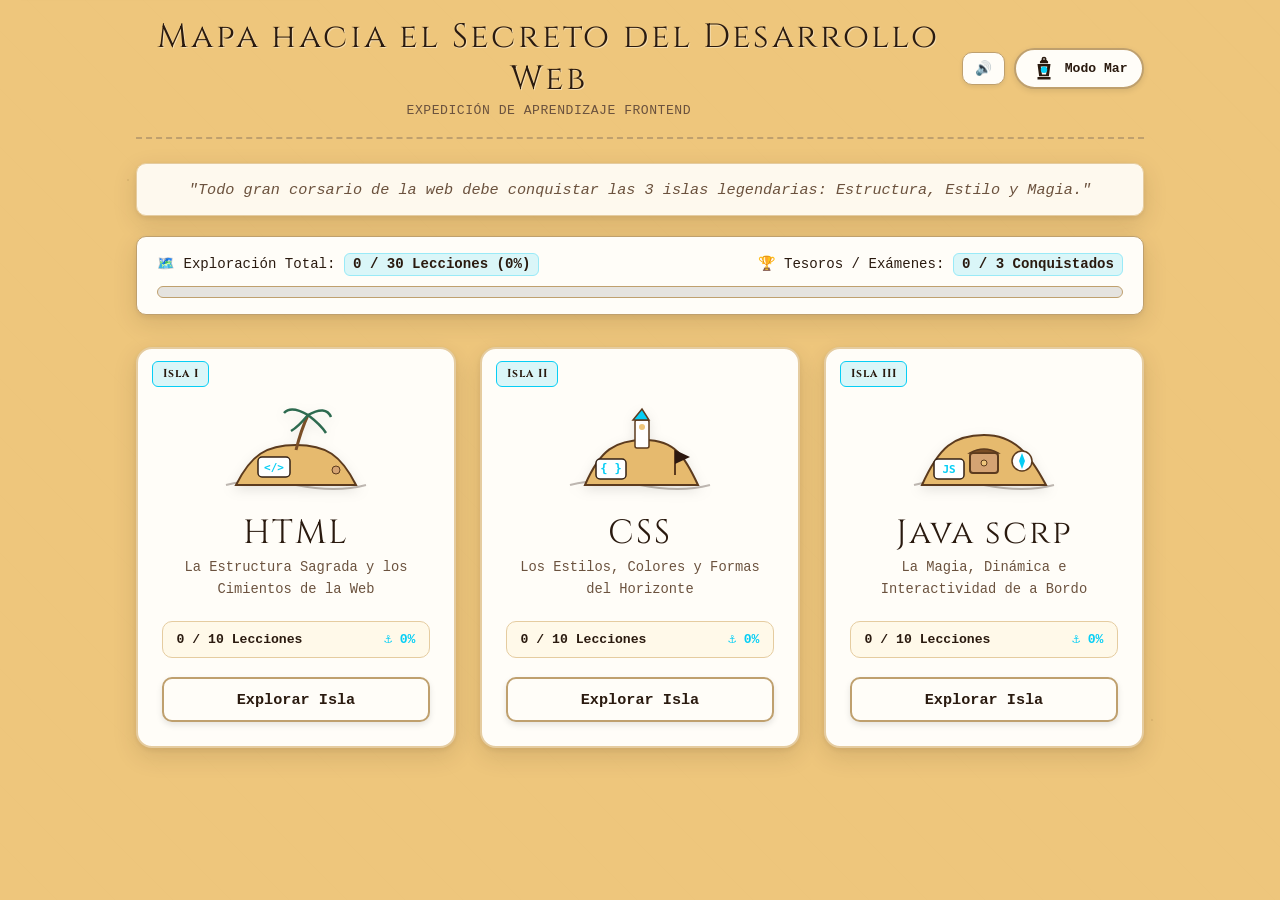
==== commit ef341cc3: "feat: correciones" ====
--- a/index.html
+++ b/index.html
@@ -3,18 +3,74 @@
 <head>
   <meta charset="UTF-8">
   <meta name="viewport" content="width=device-width, initial-scale=1.0">
-  <meta name="description" content="Mapa hacia el Secreto del Desarrollo Web - Una aplicación pirata interactiva para estudiar y dominar conceptos de HTML, CSS y JavaScript.">
-  <title>Mapa hacia el Secreto del Desarrollo Web</title>
-
-  <!-- Google Fonts: Pirate Header & Monospace Reading Font -->
+  
+  <!-- SEO Básico -->
+  <title>Mapa hacia el Secreto del Desarrollo Web | Aprende HTML, CSS y JavaScript</title>
+  <meta name="description" content="Aprende y estudia conceptos clave de desarrollo web frontend (HTML, CSS y JavaScript) con una experiencia interactiva temática de mapa pirata, lecciones en pergamino, cuestionarios y exámenes finales.">
+  <meta name="keywords" content="desarrollo web, aprender html, aprender css, aprender javascript, frontend, programacion web, educacion interactiva, conceptos web, estudio frontend">
+  <meta name="author" content="Mapa del Desarrollo Web">
+  <meta name="robots" content="index, follow">
+  <meta name="theme-color" content="#EEC67C">
+
+  <!-- Favicon -->
+  <link rel="icon" type="image/svg+xml" href="favicon.svg">
+  <link rel="alternate icon" type="image/svg+xml" href="favicon.svg">
+
+  <!-- Open Graph / Redes Sociales (Facebook, WhatsApp, LinkedIn) -->
+  <meta property="og:type" content="website">
+  <meta property="og:url" content="./">
+  <meta property="og:site_name" content="Mapa hacia el Secreto del Desarrollo Web">
+  <meta property="og:title" content="Mapa hacia el Secreto del Desarrollo Web | Aprende Frontend">
+  <meta property="og:description" content="Embárcate en la expedición pirata para dominar HTML, CSS y JavaScript a través de 30 módulos conceptuales y exámenes interactivos.">
+  <meta property="og:image" content="favicon.svg">
+  <meta property="og:locale" content="es_LA">
+
+  <!-- Twitter Card -->
+  <meta name="twitter:card" content="summary">
+  <meta name="twitter:title" content="Mapa hacia el Secreto del Desarrollo Web">
+  <meta name="twitter:description" content="Domina los conceptos de desarrollo frontend con 3 islas de conocimiento: HTML, CSS y JavaScript.">
+  <meta name="twitter:image" content="favicon.svg">
+
+  <!-- Metadatos Geográficos (GEO Tags) -->
+  <meta name="geo.region" content="MX">
+  <meta name="geo.placename" content="América Latina">
+  <meta name="geo.position" content="19.4326;-99.1332">
+  <meta name="ICBM" content="19.4326, -99.1332">
+  <meta name="distribution" content="global">
+  <meta name="language" content="es">
+
+  <!-- Datos Estructurados Schema.org (JSON-LD) para Motores de Búsqueda -->
+  <script type="application/ld+json">
+  {
+    "@context": "https://schema.org",
+    "@type": "WebApplication",
+    "name": "Mapa hacia el Secreto del Desarrollo Web",
+    "applicationCategory": "EducationalApplication",
+    "operatingSystem": "All",
+    "browserRequirements": "Requires JavaScript. Requires HTML5.",
+    "description": "Aplicación interactiva y gamificada para estudiar y aprender conceptos de HTML, CSS y JavaScript con temática náutica y pirata.",
+    "inLanguage": "es",
+    "offers": {
+      "@type": "Offer",
+      "price": "0",
+      "priceCurrency": "USD"
+    },
+    "educationalUse": "Estudio y autoaprendizaje de desarrollo web frontend"
+  }
+  </script>
+
+  <!-- Google Fonts: Títulos de Aventura y Tipografía Monoespaciada -->
   <link rel="preconnect" href="https://fonts.googleapis.com">
   <link rel="preconnect" href="https://fonts.gstatic.com" crossorigin>
-  <link href="https://fonts.googleapis.com/css2?family=Cinzel:wght@600;700;800&family=Courier+Prime:ital,wght@0,400;0,700;1,400&family=Pirata+One&display=swap" rel="stylesheet">
+  <link href="https://fonts.googleapis.com/css2?family=Cinzel:wght@400;500;600;700&family=Courier+Prime:ital,wght@0,400;0,700;1,400&family=MedievalSharp&family=Pirata+One&display=swap" rel="stylesheet">
 
   <!-- Estilos principales -->
   <link rel="stylesheet" href="CSS/styles.css">
 </head>
 <body class="theme-light">
+  <!-- Enlace accesible de salto al contenido principal -->
+  <a href="#view-home" class="skip-link">Saltar al contenido principal</a>
+
   <!-- Fondo con textura sutil de pergamino e ilustraciones discretas -->
   <div class="parchment-background-layer" aria-hidden="true"></div>
 
@@ -23,14 +79,7 @@
 
     <!-- HEADER GLOBAL -->
     <header class="app-header" id="global-header">
-      <div class="header-left">
-        <button id="btn-home-nav" class="pirate-icon-btn" title="Volver al Gran Mapa" aria-label="Ir al inicio">
-          <svg class="icon-svg" viewBox="0 0 24 24" width="22" height="22">
-            <path fill="currentColor" d="M12 2L2 12h3v8h6v-6h2v6h6v-8h3L12 2zm0 2.84L18 10.2v7.8h-2v-6H8v6H6v-7.8l6-5.36z"/>
-          </svg>
-          <span class="btn-text-sm">Gran Mapa</span>
-        </button>
-      </div>
+      <div class="header-left"></div>
 
       <div class="header-center">
         <h1 class="app-main-title" id="app-heading">Mapa hacia el Secreto del Desarrollo Web</h1>
@@ -169,12 +218,7 @@
         </article>
       </section>
 
-      <!-- Pie de página con opción de reiniciar progreso -->
-      <footer class="home-bottom-tools">
-        <button id="btn-reset-data" class="pirate-link-btn" title="Reiniciar todo el progreso">
-          <span>🔄 Reiniciar bitácora de viaje</span>
-        </button>
-      </footer>
+
     </main>
 
     <!-- VISTA 2: ISLA ESPECÍFICA (MAPA CON 10 LECCIONES + EXAMEN FINAL) -->
@@ -215,7 +259,7 @@
 
         <!-- Lista desordenada estilizada con hitos del mapa -->
         <ul class="pirate-lessons-trail" id="island-lessons-list">
-          <!-- Inyectado dinámicamente mediante scrip.js -->
+          <!-- Inyectado dinámicamente mediante script.js -->
         </ul>
 
         <!-- Hito Final: El Examen del Tesoro de la Isla -->
@@ -282,7 +326,7 @@
 
           <!-- Texto de lectura con tipografía Courier New -->
           <div class="lesson-text-body" id="lesson-text-content">
-            <!-- Inyectado por scrip.js -->
+            <!-- Inyectado por script.js -->
           </div>
         </article>
 
@@ -297,7 +341,7 @@
           </div>
 
           <div class="questions-cards-stack" id="lesson-questions-container">
-            <!-- 3 preguntas inyectadas por scrip.js -->
+            <!-- 3 preguntas inyectadas por script.js -->
           </div>
         </section>
 
@@ -339,7 +383,7 @@
       <div class="exam-main-container">
         <!-- Tarjeta de pregunta dinámica del examen -->
         <article class="parchment-sheet exam-question-card" id="exam-question-card">
-          <!-- Inyectado por scrip.js -->
+          <!-- Inyectado por script.js -->
         </article>
 
         <!-- Controles de navegación del examen -->
@@ -355,6 +399,8 @@
     <div id="modal-celebration" class="pirate-modal-backdrop" aria-hidden="true" role="dialog" aria-modal="true">
       <div class="pirate-modal-card">
         <div class="modal-seal" id="modal-seal-icon">🏆</div>
+        <!-- Contenedor dinámico de animaciones: Loro Pirata y Olas del Mar -->
+        <div class="modal-illustration-box" id="modal-illustration-container"></div>
         <h2 class="modal-title" id="modal-title">¡Módulo Conquistado!</h2>
         <p class="modal-message" id="modal-message">Has dominado este concepto con éxito. El mapa ha registrado tu logro.</p>
 
@@ -372,6 +418,6 @@
   </div>
 
   <!-- Script principal del cliente -->
-  <script src="js/scrip.js"></script>
+  <script src="js/script.js"></script>
 </body>
 </html>
--- a/CSS/styles.css
+++ b/CSS/styles.css
@@ -32,7 +32,7 @@
   --shadow-parchment: 0 8px 24px rgba(66, 42, 18, 0.14), 0 2px 6px rgba(66, 42, 18, 0.08);
   --shadow-card-hover: 0 12px 28px rgba(66, 42, 18, 0.22);
   
-  --font-pirate: 'Pirata One', 'MedievalSharp', Georgia, serif;
+  --font-pirate: 'Cinzel', 'MedievalSharp', Georgia, serif;
   --font-mono: 'Courier New', 'Courier Prime', Courier, monospace;
   --font-display: 'Cinzel', Georgia, serif;
   
@@ -85,6 +85,32 @@
   scroll-behavior: smooth;
 }
 
+/* Accesibilidad: Enlace de salto rápido y foco visible */
+.skip-link {
+  position: absolute;
+  top: -60px;
+  left: 12px;
+  background: var(--accent);
+  color: #051419;
+  padding: 0.6rem 1.2rem;
+  font-weight: bold;
+  border-radius: var(--radius-md);
+  z-index: 1000;
+  transition: top 0.2s ease;
+  text-decoration: none;
+  box-shadow: 0 4px 12px rgba(0, 0, 0, 0.3);
+}
+
+.skip-link:focus {
+  top: 12px;
+  outline: 3px solid #051419;
+}
+
+:focus-visible {
+  outline: 2.5px solid var(--accent);
+  outline-offset: 3px;
+}
+
 body {
   background-color: var(--bg-primary);
   color: var(--text-main);
@@ -154,16 +180,22 @@
 
 .app-main-title {
   font-family: var(--font-pirate);
-  font-size: 2.2rem;
-  font-weight: 400;
-  letter-spacing: 1.5px;
+  font-size: 2.1rem;
+  font-weight: 400; /* Peso 400 elegante y delgado */
+  letter-spacing: 2.8px; /* Espaciado generoso */
   color: var(--text-main);
   text-shadow: 1px 1px 0 rgba(255, 255, 255, 0.4);
-  line-height: 1.15;
+  line-height: 1.25;
 }
 
 body.theme-dark .app-main-title {
-  text-shadow: 0 2px 8px rgba(7, 206, 245, 0.3);
+  font-family: var(--font-pirate);
+  font-size: 2.1rem;
+  font-weight: 400; /* Peso 400 elegante y delgado */
+  letter-spacing: 2.8px; /* Espaciado generoso */
+  color: var(--text-main);
+  text-shadow: 1px 1px 0 rgba(255, 255, 255, 0.4);
+  line-height: 1.25;
 }
 
 .app-subtitle {
@@ -393,12 +425,12 @@
 
 .island-title {
   font-family: var(--font-pirate);
-  font-size: 2.4rem;
+  font-size: 2.1rem;
   font-weight: 400;
-  letter-spacing: 1px;
+  letter-spacing: 2px;
   color: var(--text-main);
   margin-bottom: 0.2rem;
-  line-height: 1.1;
+  line-height: 1.2;
 }
 
 .island-desc {
@@ -572,8 +604,10 @@
 
 .island-name-heading {
   font-family: var(--font-pirate);
-  font-size: 2.5rem;
-  line-height: 1.1;
+  font-size: 2.2rem;
+  font-weight: 400;
+  letter-spacing: 2px;
+  line-height: 1.2;
   color: var(--text-main);
 }
 
@@ -813,7 +847,9 @@
 
 .exam-title {
   font-family: var(--font-pirate);
-  font-size: 1.8rem;
+  font-size: 1.7rem;
+  font-weight: 400;
+  letter-spacing: 1.5px;
   color: var(--text-main);
   line-height: 1.2;
 }
@@ -946,9 +982,11 @@
 
 .lesson-concept-title {
   font-family: var(--font-pirate);
-  font-size: 2.4rem;
-  color: var(--text-main);
-  line-height: 1.15;
+  font-size: 2rem;
+  font-weight: 400;
+  letter-spacing: 1.8px;
+  color: var(--text-main);
+  line-height: 1.25;
   margin-bottom: 0.8rem;
 }
 
@@ -1056,8 +1094,10 @@
 
 .questions-title {
   font-family: var(--font-pirate);
-  font-size: 1.7rem;
-  line-height: 1.15;
+  font-size: 1.55rem;
+  font-weight: 400;
+  letter-spacing: 1.5px;
+  line-height: 1.2;
   color: var(--text-main);
 }
 
@@ -1109,7 +1149,45 @@
   font-weight: bold;
   color: var(--text-main);
   margin-bottom: 1.2rem;
-  line-height: 1.4;
+  line-height: 1.6;
+}
+
+/* Cuadro de código estilizado para etiquetas en preguntas y explicaciones */
+.question-prompt-text code,
+.question-explanation-box code,
+.exam-question-statement code,
+.mc-option-btn code {
+  background: rgba(7, 206, 245, 0.12);
+  border: 1.5px solid var(--accent);
+  padding: 0.15rem 0.5rem;
+  border-radius: var(--radius-sm);
+  font-family: var(--font-mono);
+  font-size: 0.9em;
+  color: #B23B00;
+  font-weight: 700;
+  display: inline-block;
+  vertical-align: baseline;
+  margin: 0 0.2rem;
+  box-shadow: 0 1px 3px rgba(0, 0, 0, 0.08);
+}
+
+body.theme-light .question-prompt-text code,
+body.theme-light .question-explanation-box code,
+body.theme-light .exam-question-statement code,
+body.theme-light .mc-option-btn code {
+  background: #FFF4DC;
+  border-color: #C9934E;
+  color: #8C3200;
+}
+
+body.theme-dark .question-prompt-text code,
+body.theme-dark .question-explanation-box code,
+body.theme-dark .exam-question-statement code,
+body.theme-dark .mc-option-btn code {
+  background: rgba(7, 206, 245, 0.16);
+  border-color: #07CEF5;
+  color: #FFA726;
+  box-shadow: 0 0 8px rgba(7, 206, 245, 0.25);
 }
 
 /* Botones de Verdadero o Falso */
@@ -1387,10 +1465,12 @@
 
 .modal-title {
   font-family: var(--font-pirate);
-  font-size: 2.2rem;
+  font-size: 1.9rem;
+  font-weight: 400;
+  letter-spacing: 2px;
   color: var(--text-main);
   margin-bottom: 0.5rem;
-  line-height: 1.1;
+  line-height: 1.2;
 }
 
 .modal-message {
@@ -1450,8 +1530,14 @@
   }
   
   .app-main-title {
-    font-size: 1.8rem;
-  }
+  font-family: var(--font-pirate);
+  font-size: 2.1rem;
+  font-weight: 400; /* Peso 400 elegante y delgado */
+  letter-spacing: 2.8px; /* Espaciado generoso */
+  color: var(--text-main);
+  text-shadow: 1px 1px 0 rgba(255, 255, 255, 0.4);
+  line-height: 1.25;
+}
   
   .islands-grid-container {
     grid-template-columns: 1fr;
@@ -1479,3 +1565,171 @@
     flex-direction: column;
   }
 }
+
+
+/* --------------------------------------------------
+   11. ANIMACIÓN DEL LORO PIRATA (FIN DE LECCIÓN)
+   -------------------------------------------------- */
+.modal-illustration-box {
+  width: 100%;
+  display: flex;
+  justify-content: center;
+  align-items: center;
+  margin: 0.5rem 0 1rem 0;
+  min-height: 110px;
+}
+
+.parrot-celebration-wrapper {
+  display: flex;
+  flex-direction: column;
+  align-items: center;
+  justify-content: center;
+  animation: parrotEnter 0.5s cubic-bezier(0.175, 0.885, 0.32, 1.275);
+}
+
+.parrot-speech-bubble {
+  background: var(--bg-parchment-sheet);
+  border: 1.5px solid var(--accent);
+  color: var(--text-main);
+  padding: 0.35rem 0.85rem;
+  border-radius: var(--radius-md);
+  font-family: var(--font-mono);
+  font-size: 0.82rem;
+  font-weight: bold;
+  margin-bottom: 0.35rem;
+  position: relative;
+  box-shadow: 0 4px 10px rgba(0, 0, 0, 0.12);
+  animation: speechBob 2s ease-in-out infinite alternate;
+}
+
+.parrot-speech-bubble::after {
+  content: '';
+  position: absolute;
+  bottom: -6px;
+  left: 50%;
+  transform: translateX(-50%);
+  border-width: 6px 6px 0;
+  border-style: solid;
+  border-color: var(--accent) transparent;
+  display: block;
+  width: 0;
+}
+
+.pirate-parrot-svg {
+  width: 100px;
+  height: 100px;
+  filter: drop-shadow(0 6px 12px rgba(0, 0, 0, 0.2));
+  animation: parrotHop 1.6s ease-in-out infinite alternate;
+  transform-origin: bottom center;
+}
+
+.parrot-wing {
+  animation: wingFlap 1.4s ease-in-out infinite alternate;
+  transform-origin: 50px 65px;
+}
+
+.parrot-head {
+  animation: headBob 2s ease-in-out infinite alternate;
+  transform-origin: 65px 42px;
+}
+
+@keyframes parrotEnter {
+  from { opacity: 0; transform: scale(0.6) translateY(20px); }
+  to { opacity: 1; transform: scale(1) translateY(0); }
+}
+
+@keyframes parrotHop {
+  0% { transform: translateY(0) rotate(0deg); }
+  50% { transform: translateY(-7px) rotate(-3deg); }
+  100% { transform: translateY(-2px) rotate(3deg); }
+}
+
+@keyframes wingFlap {
+  0% { transform: rotate(0deg); }
+  50% { transform: rotate(-18deg) scaleY(1.05); }
+  100% { transform: rotate(4deg); }
+}
+
+@keyframes headBob {
+  0% { transform: rotate(0deg); }
+  50% { transform: rotate(4deg); }
+  100% { transform: rotate(-4deg); }
+}
+
+@keyframes speechBob {
+  0% { transform: translateY(0); }
+  100% { transform: translateY(-4px); }
+}
+
+/* --------------------------------------------------
+   12. ANIMACIÓN DE OLAS EN EL MAR (FIN DE EXAMEN)
+   -------------------------------------------------- */
+.ocean-waves-celebration {
+  position: relative;
+  width: 100%;
+  max-width: 380px;
+  height: 125px;
+  margin: 0.5rem 0 1rem 0;
+  overflow: hidden;
+  border-radius: var(--radius-md);
+  background: linear-gradient(180deg, rgba(7, 206, 245, 0.12) 0%, rgba(5, 174, 207, 0.35) 100%);
+  border: 1.5px solid var(--accent);
+  box-shadow: 0 4px 14px var(--accent-glow);
+}
+
+.floating-ship-wrap {
+  position: absolute;
+  top: 10px;
+  left: 50%;
+  transform: translateX(-50%);
+  z-index: 3;
+  animation: shipSailing 3.5s ease-in-out infinite alternate;
+}
+
+.ship-svg {
+  filter: drop-shadow(0 4px 6px rgba(0, 0, 0, 0.35));
+}
+
+.ocean-waves-svg {
+  position: absolute;
+  bottom: 0;
+  left: 0;
+  width: 100%;
+  height: 85px;
+  min-height: 65px;
+}
+
+.parallax-waves > use {
+  animation: moveWaves 12s cubic-bezier(.55,.5,.45,.5) infinite;
+}
+
+.parallax-waves > use:nth-child(1) {
+  animation-delay: -2s;
+  animation-duration: 7s;
+}
+
+.parallax-waves > use:nth-child(2) {
+  animation-delay: -3s;
+  animation-duration: 10s;
+}
+
+.parallax-waves > use:nth-child(3) {
+  animation-delay: -4s;
+  animation-duration: 13s;
+}
+
+.parallax-waves > use:nth-child(4) {
+  animation-delay: -5s;
+  animation-duration: 18s;
+}
+
+@keyframes moveWaves {
+  0% { transform: translate3d(-90px, 0, 0); }
+  100% { transform: translate3d(85px, 0, 0); }
+}
+
+@keyframes shipSailing {
+  0% { transform: translateX(-50%) translateY(0) rotate(-6deg); }
+  50% { transform: translateX(-48%) translateY(-6px) rotate(4deg); }
+  100% { transform: translateX(-52%) translateY(2px) rotate(-4deg); }
+}
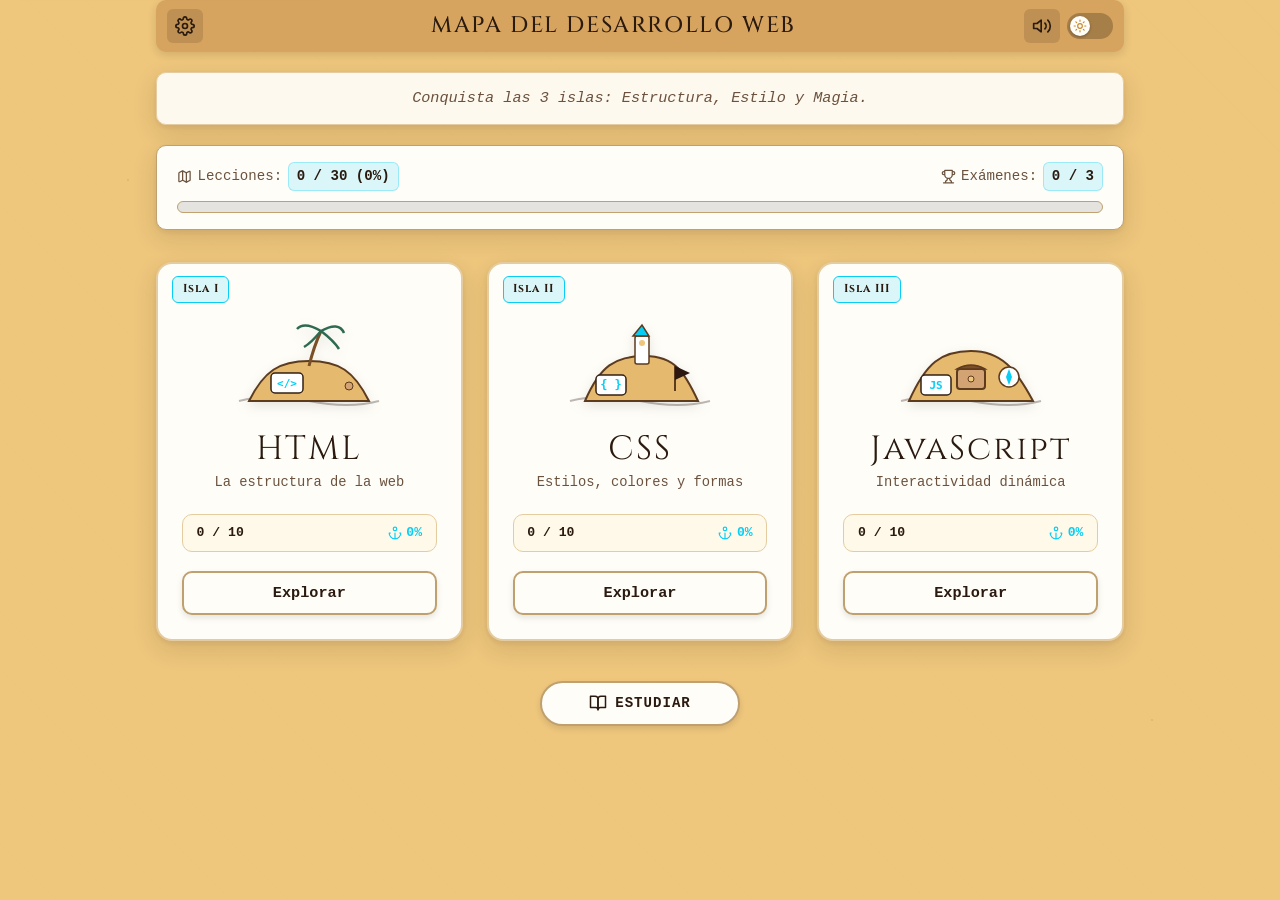
==== commit 932a8d1b: "feat:targeta bibliografica" ====
--- a/index.html
+++ b/index.html
@@ -10,7 +10,7 @@
   <meta name="keywords" content="desarrollo web, aprender html, aprender css, aprender javascript, frontend, programacion web, educacion interactiva, conceptos web, estudio frontend">
   <meta name="author" content="Mapa del Desarrollo Web">
   <meta name="robots" content="index, follow">
-  <meta name="theme-color" content="#EEC67C">
+  <meta name="theme-color" content="#D6A45E">
 
   <!-- Favicon -->
   <link rel="icon" type="image/svg+xml" href="favicon.svg">
@@ -77,31 +77,53 @@
   <!-- Contenedor Principal de la Aplicación -->
   <div id="app" class="app-container">
 
-    <!-- HEADER GLOBAL -->
+    <!-- HEADER GLOBAL: barra de color con iconos a los lados (estilo minimalista) -->
     <header class="app-header" id="global-header">
-      <div class="header-left"></div>
+      <!-- Icono izquierdo: ajustes / reiniciar progreso -->
+      <div class="header-left">
+        <button id="btn-settings" class="header-icon-btn" type="button" title="Reiniciar progreso" aria-label="Reiniciar progreso" aria-expanded="false" aria-controls="header-settings-panel">
+          <svg viewBox="0 0 24 24" width="20" height="20" fill="none" stroke="currentColor" stroke-width="2" stroke-linecap="round" stroke-linejoin="round" aria-hidden="true">
+            <circle cx="12" cy="12" r="3"/>
+            <path d="M19.4 15a1.65 1.65 0 0 0 .33 1.82l.06.06a2 2 0 1 1-2.83 2.83l-.06-.06a1.65 1.65 0 0 0-1.82-.33 1.65 1.65 0 0 0-1 1.51V21a2 2 0 1 1-4 0v-.09a1.65 1.65 0 0 0-1.08-1.51 1.65 1.65 0 0 0-1.82.33l-.06.06a2 2 0 1 1-2.83-2.83l.06-.06a1.65 1.65 0 0 0 .33-1.82 1.65 1.65 0 0 0-1.51-1H3a2 2 0 1 1 0-4h.09A1.65 1.65 0 0 0 4.6 9a1.65 1.65 0 0 0-.33-1.82l-.06-.06a2 2 0 1 1 2.83-2.83l.06.06A1.65 1.65 0 0 0 9 4.6a1.65 1.65 0 0 0 1-1.51V3a2 2 0 1 1 4 0v.09a1.65 1.65 0 0 0 1 1.51 1.65 1.65 0 0 0 1.82-.33l.06-.06a2 2 0 1 1 2.83 2.83l-.06.06a1.65 1.65 0 0 0-.33 1.82V9a1.65 1.65 0 0 0 1.51 1H21a2 2 0 1 1 0 4h-.09a1.65 1.65 0 0 0-1.51 1z"/>
+          </svg>
+        </button>
+      </div>
 
       <div class="header-center">
-        <h1 class="app-main-title" id="app-heading">Mapa hacia el Secreto del Desarrollo Web</h1>
-        <p class="app-subtitle" id="app-subheading">Expedición de Aprendizaje Frontend</p>
+        <h1 class="app-main-title" id="app-heading">Mapa del Desarrollo Web</h1>
       </div>
 
       <div class="header-right">
-        <!-- Control de Sonido Sintetizado Náutico -->
-        <button id="btn-sound-toggle" class="pirate-icon-btn" title="Activar/Silenciar Efectos de Sonido" aria-label="Silenciar sonido">
-          <span id="sound-icon">🔊</span>
-        </button>
-
-        <!-- Botón de Modo Claro / Modo Oscuro con elemento representativo pirata (Farol de Barco / Calavera Lunar) -->
-        <button id="btn-theme-toggle" class="pirate-theme-toggle" title="Cambiar a Modo Nocturno Pirata" aria-label="Alternar modo claro y oscuro">
-          <div class="lantern-graphic" id="theme-icon-container">
-            <svg class="lantern-svg" viewBox="0 0 32 32" width="26" height="26">
-              <!-- Farol Náutico Pirata con vela / fuego -->
-              <path class="lantern-metal" fill="currentColor" d="M16 2a3 3 0 0 0-3 3c0 .3.05.6.14.86L11 8v2h10V8l-2.14-2.14A3 3 0 0 0 16 2zm-1 3a1 1 0 1 1 2 0 1 1 0 0 1-2 0zM8 11l2 15h12l2-15H8zm4 3h8l-1.5 10h-5L12 14zm-4 13h16v3H8v-3z"/>
-              <circle class="lantern-glow" cx="16" cy="18" r="4" fill="#07CEF5"/>
-            </svg>
-          </div>
-          <span class="theme-label" id="theme-mode-label">Modo Mar</span>
+        <!-- Sonido -->
+        <button id="btn-sound-toggle" class="header-icon-btn" type="button" title="Sonido" aria-label="Silenciar sonido">
+          <svg viewBox="0 0 24 24" width="20" height="20" fill="none" stroke="currentColor" stroke-width="2" stroke-linecap="round" stroke-linejoin="round" aria-hidden="true">
+            <path d="M11 5 6 9H2v6h4l5 4z"/>
+            <path d="M15.5 8.5a5 5 0 0 1 0 7"/>
+            <path d="M19 4.9a10 10 0 0 1 0 14.2"/>
+          </svg>
+        </button>
+
+        <!-- Modo claro / oscuro: solo switch -->
+        <button id="btn-theme-toggle" class="theme-switch" type="button" role="switch" aria-checked="false" title="Modo oscuro" aria-label="Modo oscuro">
+          <span class="switch-track">
+            <span class="switch-thumb" id="theme-icon-container">
+              <svg viewBox="0 0 24 24" width="14" height="14" fill="none" stroke="currentColor" stroke-width="2" stroke-linecap="round" aria-hidden="true">
+                <circle cx="12" cy="12" r="4"/>
+                <path d="M12 2v2M12 20v2M4.9 4.9l1.4 1.4M17.7 17.7l1.4 1.4M2 12h2M20 12h2M4.9 19.1l1.4-1.4M17.7 6.3l1.4-1.4"/>
+              </svg>
+            </span>
+          </span>
+        </button>
+      </div>
+
+      <!-- Panel de ajustes: reiniciar progreso -->
+      <div class="header-settings-panel" id="header-settings-panel" hidden>
+        <button id="btn-reset-data" class="settings-action" type="button">
+          <svg viewBox="0 0 24 24" width="16" height="16" fill="none" stroke="currentColor" stroke-width="2" stroke-linecap="round" stroke-linejoin="round" aria-hidden="true">
+            <path d="M3 12a9 9 0 1 0 9-9 9.75 9.75 0 0 0-6.74 2.74L3 8"/>
+            <path d="M3 3v5h5"/>
+          </svg>
+          <span>Reiniciar progreso</span>
         </button>
       </div>
     </header>
@@ -110,14 +132,20 @@
     <main id="view-home" class="view-section active">
       <section class="map-intro">
         <div class="scroll-banner">
-          <p class="intro-quote">"Todo gran corsario de la web debe conquistar las 3 islas legendarias: Estructura, Estilo y Magia."</p>
+          <p class="intro-quote">Conquista las 3 islas: Estructura, Estilo y Magia.</p>
         </div>
 
         <!-- Barra Global de Estadísticas -->
         <div class="overall-progress-card">
           <div class="progress-info-row">
-            <span class="stat-badge"><span>🗺️ Exploración Total:</span> <strong id="global-progress-text">0 / 30 Lecciones (0%)</strong></span>
-            <span class="stat-badge"><span>🏆 Tesoros / Exámenes:</span> <strong id="global-medals-text">0 / 3 Conquistados</strong></span>
+            <span class="stat-badge">
+              <svg viewBox="0 0 24 24" class="ui-icon" width="15" height="15" fill="none" stroke="currentColor" stroke-width="2" stroke-linecap="round" stroke-linejoin="round" aria-hidden="true"><path d="M14.1 5.6a2 2 0 0 0 1.8 0l3.6-1.8A1 1 0 0 1 21 4.6v12.8a1 1 0 0 1-.6.9l-4.5 2.3a2 2 0 0 1-1.8 0l-4.2-2.1a2 2 0 0 0-1.8 0l-3.7 1.8A1 1 0 0 1 3 19.4V6.6a1 1 0 0 1 .6-.9l4.5-2.3a2 2 0 0 1 1.8 0z"/><path d="M15 5.8v15M9 3.2v15"/></svg>
+              <span>Lecciones:</span> <strong id="global-progress-text">0 / 30 (0%)</strong>
+            </span>
+            <span class="stat-badge">
+              <svg viewBox="0 0 24 24" class="ui-icon" width="15" height="15" fill="none" stroke="currentColor" stroke-width="2" stroke-linecap="round" stroke-linejoin="round" aria-hidden="true"><path d="M6 9H4.5a2.5 2.5 0 0 1 0-5H6M18 9h1.5a2.5 2.5 0 0 0 0-5H18M4 22h16M10 14.7V17c0 .6-.5 1-1 1.2-1.2.5-2 2-2 3.8M14 14.7V17c0 .6.5 1 1 1.2 1.2.5 2 2 2 3.8M18 2H6v7a6 6 0 0 0 12 0z"/></svg>
+              <span>Exámenes:</span> <strong id="global-medals-text">0 / 3</strong>
+            </span>
           </div>
           <div class="global-progress-track">
             <div class="global-progress-fill" id="global-progress-bar" style="width: 0%;"></div>
@@ -149,12 +177,12 @@
             </svg>
           </div>
           <h2 class="island-title">HTML</h2>
-          <p class="island-desc">La Estructura Sagrada y los Cimientos de la Web</p>
+          <p class="island-desc">La estructura de la web</p>
           <div class="island-status-pill">
-            <span class="pill-count" id="badge-html-count">0 / 10 Lecciones</span>
-            <span class="pill-icon" id="badge-html-status">⚓ Pendiente</span>
-          </div>
-          <button class="pirate-btn island-enter-btn" data-island="html">Explorar Isla</button>
+            <span class="pill-count" id="badge-html-count">0 / 10</span>
+            <span class="pill-icon" id="badge-html-status">Pendiente</span>
+          </div>
+          <button class="pirate-btn island-enter-btn" data-island="html">Explorar</button>
         </article>
 
         <!-- ISLA 2: CSS -->
@@ -179,12 +207,12 @@
             </svg>
           </div>
           <h2 class="island-title">CSS</h2>
-          <p class="island-desc">Los Estilos, Colores y Formas del Horizonte</p>
+          <p class="island-desc">Estilos, colores y formas</p>
           <div class="island-status-pill">
-            <span class="pill-count" id="badge-css-count">0 / 10 Lecciones</span>
-            <span class="pill-icon" id="badge-css-status">⚓ Pendiente</span>
-          </div>
-          <button class="pirate-btn island-enter-btn" data-island="css">Explorar Isla</button>
+            <span class="pill-count" id="badge-css-count">0 / 10</span>
+            <span class="pill-icon" id="badge-css-status">Pendiente</span>
+          </div>
+          <button class="pirate-btn island-enter-btn" data-island="css">Explorar</button>
         </article>
 
         <!-- ISLA 3: JAVASCRIPT -->
@@ -208,47 +236,99 @@
               <polygon points="118,68 121,76 118,84 115,76" fill="#07CEF5"/>
             </svg>
           </div>
-          <h2 class="island-title">Java scrp</h2>
-          <p class="island-desc">La Magia, Dinámica e Interactividad de a Bordo</p>
+          <h2 class="island-title">JavaScript</h2>
+          <p class="island-desc">Interactividad dinámica</p>
           <div class="island-status-pill">
-            <span class="pill-count" id="badge-js-count">0 / 10 Lecciones</span>
-            <span class="pill-icon" id="badge-js-status">⚓ Pendiente</span>
-          </div>
-          <button class="pirate-btn island-enter-btn" data-island="js">Explorar Isla</button>
+            <span class="pill-count" id="badge-js-count">0 / 10</span>
+            <span class="pill-icon" id="badge-js-status">Pendiente</span>
+          </div>
+          <button class="pirate-btn island-enter-btn" data-island="js">Explorar</button>
         </article>
       </section>
 
-
+      <!-- ACCESO AL TARGETERO DE FICHAS DE CONCEPTOS -->
+      <div class="home-study-action">
+        <button id="btn-open-glosario" class="pirate-btn pirate-btn-study">
+          <svg viewBox="0 0 24 24" class="ui-icon" width="18" height="18" fill="none" stroke="currentColor" stroke-width="2" stroke-linecap="round" stroke-linejoin="round" aria-hidden="true"><path d="M2 3h6a4 4 0 0 1 4 4v14a3 3 0 0 0-3-3H2z"/><path d="M22 3h-6a4 4 0 0 0-4 4v14a3 3 0 0 1 3-3h7z"/></svg>
+          <span>Estudiar</span>
+        </button>
+      </div>
+
+
+    </main>
+
+    <!-- VISTA 5: TARGETERO DE FICHAS DE CONCEPTOS (GLOSARIO) -->
+    <main id="view-glosario" class="view-section">
+      <nav class="island-nav-bar">
+        <button id="btn-back-glosario" class="pirate-back-btn">
+          <svg viewBox="0 0 24 24" class="ui-icon" width="16" height="16" fill="none" stroke="currentColor" stroke-width="2" stroke-linecap="round" stroke-linejoin="round" aria-hidden="true"><path d="m12 19-7-7 7-7M19 12H5"/></svg>
+          <span>Mapa</span>
+        </button>
+      </nav>
+
+      <section class="island-header-card glosario-header-card">
+        <div class="glosario-header-row">
+          <div class="island-meta">
+            <h2 class="island-name-heading">Fichas de conceptos</h2>
+            <p class="island-quote-text">Un concepto por ficha.</p>
+          </div>
+          <div class="glosario-search-box">
+            <svg viewBox="0 0 24 24" class="ui-icon" width="16" height="16" fill="none" stroke="currentColor" stroke-width="2" stroke-linecap="round" aria-hidden="true"><circle cx="11" cy="11" r="8"/><path d="m21 21-4.3-4.3"/></svg>
+            <input type="search" id="glosario-search-input" class="glosario-search-input" placeholder="Buscar concepto" aria-label="Buscar concepto" autocomplete="off">
+          </div>
+        </div>
+        <p class="glosario-count" id="glosario-count"></p>
+      </section>
+
+      <section class="glosario-board" aria-label="Fichas de conceptos">
+        <!-- Slider de fichas: una por pantalla, deslizable hacia los lados -->
+        <div class="glosario-slider" id="glosario-slider">
+          <div class="glosario-track" id="glosario-track">
+            <!-- Fichas inyectadas por script.js desde js/glosario.js -->
+          </div>
+        </div>
+
+        <div class="glosario-controls">
+          <button id="btn-glosario-prev" class="glosario-nav-btn" type="button" aria-label="Ficha anterior">
+            <svg viewBox="0 0 24 24" width="18" height="18" fill="none" stroke="currentColor" stroke-width="2.2" stroke-linecap="round" stroke-linejoin="round" aria-hidden="true"><path d="m15 18-6-6 6-6"/></svg>
+          </button>
+          <span class="glosario-position" id="glosario-position">1 / 1</span>
+          <button id="btn-glosario-next" class="glosario-nav-btn" type="button" aria-label="Ficha siguiente">
+            <svg viewBox="0 0 24 24" width="18" height="18" fill="none" stroke="currentColor" stroke-width="2.2" stroke-linecap="round" stroke-linejoin="round" aria-hidden="true"><path d="m9 18 6-6-6-6"/></svg>
+          </button>
+        </div>
+
+        <p class="glosario-hint" id="glosario-hint">Arrastra o usa las flechas</p>
+
+        <p class="glosario-empty" id="glosario-empty" hidden>Sin resultados.</p>
+      </section>
     </main>
 
     <!-- VISTA 2: ISLA ESPECÍFICA (MAPA CON 10 LECCIONES + EXAMEN FINAL) -->
     <main id="view-island" class="view-section">
       <nav class="island-nav-bar">
         <button id="btn-back-to-home" class="pirate-back-btn">
-          <span>← Volver al Gran Mapa</span>
-        </button>
-        <div class="island-nav-title-group">
-          <span class="compass-badge">🧭 Coordenadas del Mar</span>
-        </div>
+          <svg viewBox="0 0 24 24" class="ui-icon" width="16" height="16" fill="none" stroke="currentColor" stroke-width="2" stroke-linecap="round" stroke-linejoin="round" aria-hidden="true"><path d="m12 19-7-7 7-7M19 12H5"/></svg>
+          <span>Mapa</span>
+        </button>
       </nav>
 
       <!-- Barra de Progreso Superior de la Isla -->
       <section class="island-header-card">
         <div class="island-progress-header-box">
           <div class="island-meta">
-            <span class="island-kicker">Cuaderno de Navegación</span>
             <h2 class="island-name-heading" id="current-island-title">Isla HTML</h2>
-            <p class="island-quote-text" id="current-island-subtitle">Domina las 10 lecciones y completa el Examen del Tesoro.</p>
+            <p class="island-quote-text" id="current-island-subtitle">10 lecciones + Examen final.</p>
           </div>
           <div class="island-meter-box">
             <div class="island-meter-label">
-              <span>Progreso de la Isla:</span>
+              <span>Progreso:</span>
               <strong id="island-progress-percent">0%</strong>
             </div>
             <div class="island-progress-track">
               <div class="island-progress-fill" id="island-progress-bar" style="width: 0%;"></div>
             </div>
-            <span class="island-ratio-text" id="island-ratio-text">0 de 10 Lecciones Completadas</span>
+            <span class="island-ratio-text" id="island-ratio-text">0 / 10</span>
           </div>
         </div>
       </section>
@@ -265,18 +345,20 @@
         <!-- Hito Final: El Examen del Tesoro de la Isla -->
         <div class="final-exam-card" id="card-final-exam">
           <div class="chest-icon-col">
-            <div class="chest-graphic" id="exam-chest-graphic">💎</div>
+            <div class="chest-graphic" id="exam-chest-graphic">
+              <svg viewBox="0 0 24 24" width="42" height="42" fill="none" stroke="currentColor" stroke-width="1.8" stroke-linecap="round" stroke-linejoin="round" aria-hidden="true"><path d="M6 3h12l4 6-10 13L2 9z"/><path d="M11 3 8 9l4 13 4-13-3-6"/><path d="M2 9h20"/></svg>
+            </div>
           </div>
           <div class="chest-info-col">
-            <span class="exam-tag">Prueba Suprema</span>
-            <h3 class="exam-title" id="final-exam-title">Examen Final de la Isla</h3>
-            <p class="exam-desc">Pon a prueba tu conocimiento con preguntas de Verdadero/Falso, Opción Múltiple y Rellenar la Palabra.</p>
+            <span class="exam-tag">Examen</span>
+            <h3 class="exam-title" id="final-exam-title">Examen final de la isla</h3>
+            <p class="exam-desc">6 preguntas: V/F, opción múltiple y completar.</p>
             <div class="exam-meta-status" id="exam-status-meta">
-              <span class="status-indicator" id="exam-badge-status">🔓 Disponible</span>
+              <span class="status-indicator" id="exam-badge-status">Disponible</span>
             </div>
           </div>
           <div class="chest-btn-col">
-            <button id="btn-start-final-exam" class="pirate-btn pirate-btn-accent">Iniciar Examen</button>
+            <button id="btn-start-final-exam" class="pirate-btn pirate-btn-accent">Iniciar</button>
           </div>
         </div>
       </section>
@@ -287,15 +369,15 @@
       <!-- HEADER DE LA LECCIÓN -->
       <header class="lesson-header-bar">
         <div class="lesson-header-left">
-          <button id="btn-exit-lesson" class="btn-close-lesson" title="Abandonar lección y volver a la isla" aria-label="Abandonar lección">
-            ✕
+          <button id="btn-exit-lesson" class="btn-close-lesson" title="Salir de la lección" aria-label="Salir de la lección">
+            <svg viewBox="0 0 24 24" width="18" height="18" fill="none" stroke="currentColor" stroke-width="2.2" stroke-linecap="round" aria-hidden="true"><path d="M18 6 6 18M6 6l12 12"/></svg>
           </button>
         </div>
 
         <div class="lesson-header-center">
           <div class="lesson-progress-container">
             <div class="lesson-progress-info">
-              <span id="lesson-progress-label">Avance de la lección</span>
+              <span id="lesson-progress-label">Avance</span>
               <strong id="lesson-progress-percent">0%</strong>
             </div>
             <div class="lesson-progress-track">
@@ -317,10 +399,10 @@
           <div class="parchment-pin parchment-pin-tr" aria-hidden="true"></div>
 
           <header class="lesson-intro-header">
-            <div class="lesson-crumbs" id="lesson-island-breadcrumb">Isla HTML ➔ Módulo 1</div>
+            <div class="lesson-crumbs" id="lesson-island-breadcrumb">Isla HTML · Módulo 1</div>
             <h2 class="lesson-concept-title" id="lesson-concept-title">Cargando lección...</h2>
             <div class="pirate-divider">
-              <span>⚓</span>
+              <svg viewBox="0 0 24 24" class="ui-icon" width="18" height="18" fill="none" stroke="currentColor" stroke-width="2" stroke-linecap="round" stroke-linejoin="round" aria-hidden="true"><circle cx="12" cy="5" r="3"/><path d="M12 22v-10M4 12H2a10 10 0 0 0 20 0h-2"/></svg>
             </div>
           </header>
 
@@ -333,10 +415,12 @@
         <!-- SECCIÓN DE LAS 3 PREGUNTAS DE VERDADERO O FALSO -->
         <section class="lesson-questions-section" aria-label="Preguntas de comprobación">
           <div class="questions-section-header">
-            <div class="scroll-icon-mini">📜</div>
+            <div class="scroll-icon-mini">
+              <svg viewBox="0 0 24 24" width="26" height="26" fill="none" stroke="currentColor" stroke-width="1.8" stroke-linecap="round" stroke-linejoin="round" aria-hidden="true"><path d="M8 21h12a2 2 0 0 0 2-2v-2H10v2a2 2 0 1 1-4 0V5a2 2 0 1 0-4 0v3h4"/><path d="M19 17V5a2 2 0 0 0-2-2H4"/><path d="M15 8h-5M15 12h-5"/></svg>
+            </div>
             <div>
-              <h3 class="questions-title">Desafío del Vigía: 3 Preguntas de Verdadero o Falso</h3>
-              <p class="questions-instructions">Responde cada una para verificar que has asimilado el concepto antes de terminar.</p>
+              <h3 class="questions-title">3 Preguntas: Verdadero o Falso</h3>
+              <p class="questions-instructions">Responde para avanzar.</p>
             </div>
           </div>
 
@@ -348,10 +432,10 @@
         <!-- BOTÓN DE TERMINAR CENTRADO EN LA PARTE INFERIOR -->
         <div class="lesson-footer-action">
           <button id="btn-finish-lesson" class="pirate-btn pirate-btn-finish" disabled>
-            <span class="btn-icon">✔️</span>
-            <span id="btn-finish-text">Terminar Lección</span>
+            <span class="btn-icon"><svg viewBox="0 0 24 24" width="18" height="18" fill="none" stroke="currentColor" stroke-width="2.4" stroke-linecap="round" stroke-linejoin="round" aria-hidden="true"><path d="M20 6 9 17l-5-5"/></svg></span>
+            <span id="btn-finish-text">Terminar lección</span>
           </button>
-          <p class="finish-hint" id="finish-hint-text">Contesta las 3 preguntas para completar este módulo.</p>
+          <p class="finish-hint" id="finish-hint-text">Responde las 3 preguntas.</p>
         </div>
       </div>
     </main>
@@ -361,13 +445,13 @@
       <header class="lesson-header-bar">
         <div class="lesson-header-left">
           <button id="btn-exit-exam" class="btn-close-lesson" title="Salir del examen" aria-label="Salir del examen">
-            ✕
+            <svg viewBox="0 0 24 24" width="18" height="18" fill="none" stroke="currentColor" stroke-width="2.2" stroke-linecap="round" aria-hidden="true"><path d="M18 6 6 18M6 6l12 12"/></svg>
           </button>
         </div>
         <div class="lesson-header-center">
           <div class="lesson-progress-container">
             <div class="lesson-progress-info">
-              <span id="exam-progress-label">Pregunta 1 de 6</span>
+              <span id="exam-progress-label">1 / 6</span>
               <strong id="exam-progress-percent">0%</strong>
             </div>
             <div class="lesson-progress-track">
@@ -389,7 +473,7 @@
         <!-- Controles de navegación del examen -->
         <div class="exam-nav-controls">
           <button id="btn-exam-next" class="pirate-btn pirate-btn-accent" disabled>
-            Siguiente Pregunta ➔
+            Siguiente
           </button>
         </div>
       </div>
@@ -398,24 +482,27 @@
     <!-- MODAL / VISTA DE ÉXITO O FELICITACIÓN -->
     <div id="modal-celebration" class="pirate-modal-backdrop" aria-hidden="true" role="dialog" aria-modal="true">
       <div class="pirate-modal-card">
-        <div class="modal-seal" id="modal-seal-icon">🏆</div>
+        <div class="modal-seal" id="modal-seal-icon"></div>
         <!-- Contenedor dinámico de animaciones: Loro Pirata y Olas del Mar -->
         <div class="modal-illustration-box" id="modal-illustration-container"></div>
-        <h2 class="modal-title" id="modal-title">¡Módulo Conquistado!</h2>
-        <p class="modal-message" id="modal-message">Has dominado este concepto con éxito. El mapa ha registrado tu logro.</p>
+        <h2 class="modal-title" id="modal-title">¡Lección conquistada!</h2>
+        <p class="modal-message" id="modal-message">Tu avance quedó registrado.</p>
 
         <div class="modal-stats-box" id="modal-stats-box">
           <!-- Detalles de puntuación / retroalimentación -->
         </div>
 
         <div class="modal-actions-row">
-          <button id="btn-modal-return-island" class="pirate-btn">Volver al Mapa</button>
-          <button id="btn-modal-next-step" class="pirate-btn pirate-btn-accent">Siguiente Reto ➔</button>
+          <button id="btn-modal-return-island" class="pirate-btn">Isla</button>
+          <button id="btn-modal-next-step" class="pirate-btn pirate-btn-accent">Siguiente</button>
         </div>
       </div>
     </div>
 
   </div>
+
+  <!-- Glosario de conceptos (fichas de estudio) -->
+  <script src="js/glosario.js"></script>
 
   <!-- Script principal del cliente -->
   <script src="js/script.js"></script>
--- a/CSS/styles.css
+++ b/CSS/styles.css
@@ -20,6 +20,13 @@
   
   --border-pirate: #BFA06E;          /* Borde envejecido sutil */
   --border-card: #E5CCA0;
+  
+  --header-bg: #D6A45E;              /* Barra del encabezado: tono del fondo, más oscuro */
+  --header-text: #2A1A0F;
+  --header-icon-bg: rgba(42, 26, 15, 0.14);
+  --header-icon-hover: rgba(42, 26, 15, 0.26);
+  --header-switch-track: rgba(42, 26, 15, 0.28);
+  --header-switch-thumb: #FFFDF8;
   
   --color-success: #1E824C;          /* Verde aprendizaje correcto */
   --color-success-bg: #E8F8F0;
@@ -56,6 +63,13 @@
   --accent-hover: #40DCFB;
   --accent-glow: rgba(7, 206, 245, 0.5);
   
+  --header-bg: #0E1219;              /* Encabezado más oscuro que el fondo */
+  --header-text: #EDE3D2;
+  --header-icon-bg: rgba(255, 255, 255, 0.10);
+  --header-icon-hover: rgba(255, 255, 255, 0.20);
+  --header-switch-track: rgba(255, 255, 255, 0.22);
+  --header-switch-thumb: #F3EBDD;
+  
   --border-pirate: #3D495F;
   --border-card: #2E384A;
   
@@ -146,131 +160,174 @@
 .app-container {
   position: relative;
   z-index: 1;
-  max-width: 1040px;
+  max-width: 1000px;
   margin: 0 auto;
   min-height: 100vh;
   display: flex;
   flex-direction: column;
-  padding: 0 1rem 2.5rem 1rem;
+  padding: 0 1rem 2rem 1rem;
 }
 
 /* --------------------------------------------------
-   3. HEADER GLOBAL
+   3. HEADER GLOBAL (barra de color + iconos laterales)
    -------------------------------------------------- */
 .app-header {
+  position: relative;
   display: flex;
   align-items: center;
   justify-content: space-between;
-  gap: 1rem;
-  padding: 1rem 0;
-  border-bottom: 2px dashed var(--border-pirate);
-  margin-bottom: 1.5rem;
+  gap: 0.6rem;
+  padding: 0.55rem 0.7rem;
+  margin-bottom: 1.25rem;
+  background: var(--header-bg);
+  border-radius: var(--radius-md);
+  box-shadow: 0 3px 10px rgba(0, 0, 0, 0.12);
+  color: var(--header-text);
+}
+
+body.theme-dark .app-header {
+  box-shadow: 0 3px 14px rgba(0, 0, 0, 0.5);
 }
 
 .header-left, .header-right {
   display: flex;
   align-items: center;
-  gap: 0.6rem;
+  gap: 0.45rem;
+  flex-shrink: 0;
 }
 
 .header-center {
   text-align: center;
   flex: 1;
+  min-width: 0;
 }
 
 .app-main-title {
   font-family: var(--font-pirate);
-  font-size: 2.1rem;
-  font-weight: 400; /* Peso 400 elegante y delgado */
-  letter-spacing: 2.8px; /* Espaciado generoso */
-  color: var(--text-main);
-  text-shadow: 1px 1px 0 rgba(255, 255, 255, 0.4);
-  line-height: 1.25;
-}
-
-body.theme-dark .app-main-title {
-  font-family: var(--font-pirate);
-  font-size: 2.1rem;
-  font-weight: 400; /* Peso 400 elegante y delgado */
-  letter-spacing: 2.8px; /* Espaciado generoso */
-  color: var(--text-main);
-  text-shadow: 1px 1px 0 rgba(255, 255, 255, 0.4);
-  line-height: 1.25;
-}
-
-.app-subtitle {
-  font-size: 0.82rem;
-  letter-spacing: 0.5px;
-  color: var(--text-muted);
+  font-size: clamp(0.95rem, 2.4vw, 1.4rem);
+  font-weight: 500;
+  letter-spacing: 1.6px;
   text-transform: uppercase;
-}
-
-/* Botones con estilo pirata */
-.pirate-icon-btn {
+  color: var(--header-text);
+  line-height: 1.2;
+  white-space: nowrap;
+  overflow: hidden;
+  text-overflow: ellipsis;
+}
+
+/* Botón de icono del encabezado (cuadrado suave) */
+.header-icon-btn {
+  background: var(--header-icon-bg);
+  color: var(--header-text);
+  border: none;
+  border-radius: var(--radius-sm);
+  width: 36px;
+  height: 34px;
+  display: inline-flex;
+  align-items: center;
+  justify-content: center;
+  cursor: pointer;
+  transition: var(--transition-smooth);
+  flex-shrink: 0;
+}
+
+.header-icon-btn:hover,
+.header-icon-btn:focus-visible {
+  background: var(--header-icon-hover);
+}
+
+.header-icon-btn.is-muted {
+  opacity: 0.65;
+}
+
+/* Switch minimalista de modo claro / oscuro (sin letras) */
+.theme-switch {
+  background: none;
+  border: none;
+  padding: 0;
+  cursor: pointer;
+  display: inline-flex;
+  align-items: center;
+  flex-shrink: 0;
+}
+
+.switch-track {
+  width: 46px;
+  height: 26px;
+  border-radius: var(--radius-full);
+  background: var(--header-switch-track);
+  display: inline-flex;
+  align-items: center;
+  padding: 3px;
+  transition: background 0.3s ease;
+}
+
+.switch-thumb {
+  width: 20px;
+  height: 20px;
+  border-radius: 50%;
+  background: var(--header-switch-thumb);
+  color: #C88A2E;
+  display: inline-flex;
+  align-items: center;
+  justify-content: center;
+  box-shadow: 0 1px 3px rgba(0, 0, 0, 0.3);
+  transition: transform 0.3s cubic-bezier(0.2, 0, 0, 1), color 0.3s ease;
+}
+
+.theme-switch[aria-checked="true"] .switch-track {
+  background: rgba(10, 22, 36, 0.75);
+}
+
+.theme-switch[aria-checked="true"] .switch-thumb {
+  transform: translateX(20px);
+  color: #16324A;
+}
+
+/* Panel de ajustes desplegable */
+.header-settings-panel {
+  position: absolute;
+  top: calc(100% + 8px);
+  left: 0;
+  min-width: 210px;
   background: var(--bg-card);
-  color: var(--text-main);
-  border: 1.5px solid var(--border-pirate);
+  border: 1.5px solid var(--border-card);
   border-radius: var(--radius-md);
-  padding: 0.45rem 0.75rem;
+  box-shadow: var(--shadow-parchment);
+  padding: 0.4rem;
+  z-index: 30;
+  animation: fadeIn 0.2s ease;
+}
+
+.settings-action {
+  width: 100%;
+  display: flex;
+  align-items: center;
+  gap: 0.6rem;
+  background: transparent;
+  border: none;
+  border-radius: var(--radius-sm);
+  padding: 0.6rem 0.7rem;
   font-family: var(--font-mono);
   font-size: 0.85rem;
-  display: inline-flex;
-  align-items: center;
-  gap: 0.4rem;
+  color: var(--text-main);
   cursor: pointer;
   transition: var(--transition-smooth);
-  box-shadow: 0 2px 4px rgba(0, 0, 0, 0.08);
-}
-
-.pirate-icon-btn:hover {
-  border-color: var(--accent);
-  box-shadow: 0 0 10px var(--accent-glow);
-  transform: translateY(-1px);
-}
-
-/* Botón temático de Modo Claro / Oscuro con Farol de Barco */
-.pirate-theme-toggle {
-  background: var(--bg-card);
-  color: var(--text-main);
-  border: 2px solid var(--border-pirate);
-  border-radius: var(--radius-full);
-  padding: 0.35rem 0.9rem;
-  font-family: var(--font-mono);
-  font-size: 0.82rem;
-  font-weight: bold;
-  display: inline-flex;
-  align-items: center;
-  gap: 0.5rem;
-  cursor: pointer;
-  transition: var(--transition-smooth);
-  box-shadow: 0 2px 6px rgba(0, 0, 0, 0.1);
-}
-
-.pirate-theme-toggle:hover {
-  border-color: var(--accent);
-  box-shadow: 0 0 12px var(--accent-glow);
-  transform: translateY(-1px);
-}
-
-.lantern-graphic {
-  display: flex;
-  align-items: center;
-  justify-content: center;
-  transition: transform 0.3s ease;
-}
-
-.pirate-theme-toggle:hover .lantern-graphic {
-  transform: rotate(-12deg) scale(1.1);
-}
-
-.lantern-glow {
-  transition: fill 0.3s ease, filter 0.3s ease;
-}
-
-body.theme-dark .lantern-glow {
-  fill: #FFE066;
-  filter: drop-shadow(0 0 6px #FFE066);
-}
+  text-align: left;
+}
+
+.settings-action:hover {
+  background: var(--bg-parchment-sheet);
+  color: var(--color-error);
+}
+
+/* Icono SVG genérico de un solo color (currentColor) */
+.ui-icon {
+  display: inline-block;
+  vertical-align: -0.18em;
+  flex-shrink: 0;
+}
+
 
 /* --------------------------------------------------
    4. SISTEMA DE VISTAS (SPA TRANSITIONS)
@@ -328,6 +385,13 @@
   gap: 0.8rem;
   margin-bottom: 0.6rem;
   font-size: 0.88rem;
+}
+
+.stat-badge {
+  display: inline-flex;
+  align-items: center;
+  gap: 0.35rem;
+  color: var(--text-muted);
 }
 
 .stat-badge strong {
@@ -454,11 +518,17 @@
 
 .pill-count {
   font-weight: bold;
+  display: inline-flex;
+  align-items: center;
+  gap: 0.3rem;
 }
 
 .pill-icon {
   color: var(--accent);
   font-weight: bold;
+  display: inline-flex;
+  align-items: center;
+  gap: 0.3rem;
 }
 
 .pill-icon.completed {
@@ -537,6 +607,232 @@
 .pirate-link-btn:hover {
   color: var(--text-main);
 }
+/* Botón de acceso al targetero de fichas */
+.home-study-action {
+  display: flex;
+  justify-content: center;
+  margin: 0.5rem 0 2rem 0;
+}
+
+.pirate-btn-study {
+  min-width: 200px;
+  border-radius: var(--radius-full);
+  letter-spacing: 1px;
+  text-transform: uppercase;
+  font-size: 0.88rem;
+}
+
+/* --------------------------------------------------
+   5B. TARGETERO DE FICHAS DE CONCEPTOS (GLOSARIO)
+   -------------------------------------------------- */
+.glosario-header-card {
+  padding-top: 1.1rem;
+  padding-bottom: 1rem;
+}
+
+.glosario-header-row {
+  display: flex;
+  align-items: center;
+  justify-content: space-between;
+  flex-wrap: wrap;
+  gap: 1rem;
+}
+
+.glosario-search-box {
+  display: flex;
+  align-items: center;
+  gap: 0.5rem;
+  background: var(--bg-parchment-sheet);
+  border: 1.5px solid var(--border-pirate);
+  border-radius: var(--radius-full);
+  padding: 0.45rem 0.9rem;
+  color: var(--text-muted);
+  min-width: 240px;
+  transition: var(--transition-smooth);
+}
+
+.glosario-search-box:focus-within {
+  border-color: var(--accent);
+  box-shadow: 0 0 10px var(--accent-glow);
+}
+
+.glosario-search-input {
+  border: none;
+  background: transparent;
+  outline: none;
+  font-family: var(--font-mono);
+  font-size: 0.88rem;
+  color: var(--text-main);
+  width: 100%;
+}
+
+.glosario-count {
+  font-size: 0.78rem;
+  color: var(--text-muted);
+  margin-top: 0.7rem;
+}
+
+.glosario-board {
+  position: relative;
+}
+
+/* Slider de fichas: se apilan en fila y se deslizan hacia los lados */
+.glosario-slider {
+  overflow: hidden;
+  padding: 0.5rem 0.15rem 0.75rem 0.15rem;
+  cursor: grab;
+  touch-action: pan-y;
+  user-select: none;
+  -webkit-user-select: none;
+}
+
+.glosario-slider.is-dragging {
+  cursor: grabbing;
+}
+
+.glosario-track {
+  display: flex;
+  align-items: stretch;
+  transition: transform 0.4s cubic-bezier(0.2, 0, 0, 1);
+  will-change: transform;
+}
+
+.glosario-slide {
+  flex: 0 0 100%;
+  min-width: 0;
+  display: flex;
+  justify-content: center;
+  padding: 0.2rem 0.35rem;
+}
+
+/* Ficha bibliográfica temática: un concepto por ficha */
+.study-card {
+  position: relative;
+  width: 100%;
+  max-width: 520px;
+  background: var(--bg-card);
+  border: 1.5px solid var(--border-card);
+  border-radius: var(--radius-md);
+  padding: 1.4rem 1.5rem 1.5rem 1.5rem;
+  box-shadow: var(--shadow-parchment);
+  display: flex;
+  flex-direction: column;
+  gap: 0.6rem;
+}
+
+.study-card::before {
+  content: '';
+  position: absolute;
+  top: 0;
+  left: 1.5rem;
+  right: 1.5rem;
+  height: 3px;
+  border-radius: var(--radius-full);
+  background: var(--accent);
+  opacity: 0.75;
+}
+
+.study-term {
+  font-family: var(--font-pirate);
+  font-size: 1.3rem;
+  font-weight: 600;
+  letter-spacing: 0.8px;
+  color: var(--text-main);
+  line-height: 1.25;
+  padding-top: 0.35rem;
+}
+
+.study-def {
+  font-family: var(--font-mono);
+  font-size: 0.88rem;
+  color: var(--text-muted);
+  line-height: 1.6;
+}
+
+/* Controles del slider */
+.glosario-controls {
+  display: flex;
+  align-items: center;
+  justify-content: center;
+  gap: 1rem;
+  margin-top: 0.4rem;
+}
+
+.glosario-nav-btn {
+  width: 40px;
+  height: 40px;
+  border-radius: 50%;
+  background: var(--bg-card);
+  border: 1.5px solid var(--border-pirate);
+  color: var(--text-main);
+  display: inline-flex;
+  align-items: center;
+  justify-content: center;
+  cursor: pointer;
+  transition: var(--transition-smooth);
+  box-shadow: 0 2px 5px rgba(0, 0, 0, 0.08);
+}
+
+.glosario-nav-btn:hover:not(:disabled) {
+  border-color: var(--accent);
+  background: var(--accent);
+  color: #051419;
+  box-shadow: 0 0 12px var(--accent-glow);
+}
+
+.glosario-nav-btn:disabled {
+  opacity: 0.4;
+  cursor: not-allowed;
+}
+
+.glosario-position {
+  font-family: var(--font-mono);
+  font-size: 0.85rem;
+  font-weight: bold;
+  color: var(--text-main);
+  background: var(--bg-parchment-sheet);
+  border: 1px solid var(--border-card);
+  border-radius: var(--radius-full);
+  padding: 0.3rem 0.9rem;
+  min-width: 92px;
+  text-align: center;
+}
+
+.glosario-hint {
+  text-align: center;
+  font-size: 0.75rem;
+  color: var(--text-muted);
+  margin-top: 0.7rem;
+  letter-spacing: 0.5px;
+}
+
+.glosario-empty {
+  text-align: center;
+  color: var(--text-muted);
+  font-size: 0.9rem;
+  padding: 2.5rem 0;
+}
+
+@media (max-width: 560px) {
+  .glosario-header-row {
+    flex-direction: column;
+    align-items: stretch;
+  }
+
+  .glosario-search-box {
+    min-width: 0;
+    width: 100%;
+  }
+
+  .study-card {
+    padding: 1.2rem 1.1rem 1.25rem 1.1rem;
+  }
+
+  .study-term {
+    font-size: 1.15rem;
+  }
+}
+
 
 /* --------------------------------------------------
    6. VISTA ISLA: SENDERO DE LAS 10 LECCIONES
@@ -559,21 +855,15 @@
   font-weight: bold;
   cursor: pointer;
   transition: var(--transition-smooth);
+  display: inline-flex;
+  align-items: center;
+  gap: 0.45rem;
 }
 
 .pirate-back-btn:hover {
   border-color: var(--accent);
   box-shadow: 0 0 10px var(--accent-glow);
   transform: translateX(-3px);
-}
-
-.compass-badge {
-  font-size: 0.82rem;
-  color: var(--text-muted);
-  background: var(--bg-card);
-  padding: 0.35rem 0.75rem;
-  border-radius: var(--radius-sm);
-  border: 1px dashed var(--border-pirate);
 }
 
 /* Cabecera de la isla */
@@ -594,17 +884,9 @@
   gap: 1.5rem;
 }
 
-.island-kicker {
-  font-family: var(--font-display);
-  font-size: 0.78rem;
-  text-transform: uppercase;
-  letter-spacing: 1px;
-  color: var(--accent);
-}
-
 .island-name-heading {
   font-family: var(--font-pirate);
-  font-size: 2.2rem;
+  font-size: clamp(1.5rem, 3.4vw, 2rem);
   font-weight: 400;
   letter-spacing: 2px;
   line-height: 1.2;
@@ -828,7 +1110,15 @@
 }
 
 .chest-icon-col {
-  font-size: 2.8rem;
+  color: var(--accent);
+  display: flex;
+  align-items: center;
+}
+
+.chest-graphic {
+  display: flex;
+  align-items: center;
+  justify-content: center;
 }
 
 .chest-info-col {
@@ -1005,9 +1295,8 @@
   background: var(--border-pirate);
 }
 
-.pirate-divider span {
+.pirate-divider .ui-icon {
   color: var(--border-pirate);
-  font-size: 1rem;
 }
 
 /* Cuerpo de texto de la lección */
@@ -1089,7 +1378,9 @@
 }
 
 .scroll-icon-mini {
-  font-size: 1.8rem;
+  color: var(--accent);
+  display: flex;
+  align-items: center;
 }
 
 .questions-title {
@@ -1141,8 +1432,13 @@
 }
 
 .question-feedback-icon {
-  font-size: 1.1rem;
-}
+  display: inline-flex;
+  align-items: center;
+  color: var(--text-muted);
+}
+
+.question-feedback-icon.is-correct { color: var(--color-success); }
+.question-feedback-icon.is-wrong { color: var(--color-error); }
 
 .question-prompt-text {
   font-size: 1rem;
@@ -1242,6 +1538,16 @@
   opacity: 0.9;
 }
 
+/* Iconos dentro de los botones V/F */
+.tf-icon {
+  display: inline-flex;
+  align-items: center;
+  min-width: 18px;
+}
+
+.tf-icon.is-correct { color: var(--color-success); }
+.tf-icon.is-wrong { color: var(--color-error); }
+
 /* Mensaje explicativo tras responder */
 .question-explanation-box {
   background: var(--bg-parchment-sheet);
@@ -1448,9 +1754,11 @@
   background: var(--bg-card);
   border: 3px solid var(--border-pirate);
   border-radius: var(--radius-lg);
-  padding: 2.5rem 2rem;
+  padding: 1.6rem 1.4rem;
   max-width: 460px;
   width: 100%;
+  max-height: calc(100vh - 2rem);
+  overflow-y: auto;
   text-align: center;
   box-shadow: 0 20px 40px rgba(0,0,0,0.4), 0 0 24px var(--accent-glow);
   position: relative;
@@ -1458,34 +1766,40 @@
 }
 
 .modal-seal {
-  font-size: 3.5rem;
-  margin-bottom: 0.5rem;
+  display: flex;
+  justify-content: center;
+  color: var(--accent);
+  margin-bottom: 0.35rem;
   animation: bounce 1s infinite alternate;
+}
+
+.modal-seal:empty {
+  display: none;
 }
 
 .modal-title {
   font-family: var(--font-pirate);
-  font-size: 1.9rem;
+  font-size: 1.6rem;
   font-weight: 400;
   letter-spacing: 2px;
   color: var(--text-main);
-  margin-bottom: 0.5rem;
+  margin-bottom: 0.4rem;
   line-height: 1.2;
 }
 
 .modal-message {
-  font-size: 0.9rem;
+  font-size: 0.88rem;
   color: var(--text-muted);
-  margin-bottom: 1.5rem;
+  margin-bottom: 1rem;
 }
 
 .modal-stats-box {
   background: var(--bg-parchment-sheet);
   border: 1px solid var(--border-card);
   border-radius: var(--radius-md);
-  padding: 0.9rem;
-  font-size: 0.88rem;
-  margin-bottom: 1.5rem;
+  padding: 0.8rem;
+  font-size: 0.85rem;
+  margin-bottom: 1rem;
 }
 
 .modal-actions-row {
@@ -1518,51 +1832,150 @@
   75% { transform: translateX(6px); }
 }
 
+/* El encabezado permanece en una sola línea (inline) en cualquier tema y ancho */
 @media (max-width: 680px) {
   .app-header {
-    flex-direction: column;
-    text-align: center;
-  }
-  
-  .header-left, .header-right {
-    width: 100%;
-    justify-content: center;
-  }
-  
+    gap: 0.4rem;
+    padding: 0.45rem 0.5rem;
+  }
+
   .app-main-title {
-  font-family: var(--font-pirate);
-  font-size: 2.1rem;
-  font-weight: 400; /* Peso 400 elegante y delgado */
-  letter-spacing: 2.8px; /* Espaciado generoso */
-  color: var(--text-main);
-  text-shadow: 1px 1px 0 rgba(255, 255, 255, 0.4);
-  line-height: 1.25;
-}
-  
+    font-size: 0.82rem;
+    letter-spacing: 0.8px;
+  }
+
+  .header-icon-btn {
+    width: 30px;
+    height: 28px;
+  }
+
+  .switch-track {
+    width: 40px;
+    height: 22px;
+  }
+
+  .switch-thumb {
+    width: 16px;
+    height: 16px;
+  }
+
+  .theme-switch[aria-checked="true"] .switch-thumb {
+    transform: translateX(18px);
+  }
+
   .islands-grid-container {
     grid-template-columns: 1fr;
   }
-  
+
   .tf-buttons-row {
     grid-template-columns: 1fr;
   }
-  
+
   .lesson-header-bar {
     flex-wrap: wrap;
   }
-  
+
   .lesson-progress-container {
     order: 3;
     width: 100%;
     max-width: none;
   }
-  
+
   .parchment-sheet {
-    padding: 1.5rem 1.1rem;
-  }
-  
+    padding: 1.3rem 1rem;
+  }
+
   .modal-actions-row {
     flex-direction: column;
+  }
+}
+
+/* Pantallas bajas (laptops): la página completa debe caber sin recortes */
+@media (max-height: 800px) {
+  .app-header {
+    padding: 0.4rem 0.6rem;
+    margin-bottom: 0.9rem;
+  }
+
+  .app-main-title {
+    font-size: clamp(0.85rem, 2vw, 1.15rem);
+  }
+
+  .map-intro {
+    margin-bottom: 1.25rem;
+  }
+
+  .scroll-banner {
+    padding: 0.6rem 1rem;
+    margin-bottom: 0.9rem;
+  }
+
+  .overall-progress-card,
+  .island-header-card,
+  .island-trail-wrapper {
+    padding-top: 1rem;
+    padding-bottom: 1rem;
+  }
+
+  .island-art {
+    width: 120px;
+    height: 90px;
+    margin: 0.4rem 0 0.3rem 0;
+  }
+
+  .island-title {
+    font-size: 1.7rem;
+  }
+
+  .island-desc {
+    margin-bottom: 0.9rem;
+  }
+
+  .island-status-pill {
+    margin-bottom: 0.8rem;
+  }
+
+  .pirate-lessons-trail {
+    gap: 0.8rem;
+    margin-bottom: 1.5rem;
+  }
+
+  .lesson-trail-card {
+    padding: 0.65rem 1rem;
+  }
+
+  .node-step-circle {
+    width: 38px;
+    height: 38px;
+  }
+
+  .final-exam-card,
+  .question-card {
+    padding: 1rem 1.2rem;
+  }
+
+  .parchment-sheet {
+    padding: 1.5rem 1.4rem;
+    margin-bottom: 1.25rem;
+  }
+
+  .lesson-header-bar {
+    padding: 0.55rem 1rem;
+    margin-bottom: 1rem;
+  }
+
+  .lesson-concept-title {
+    font-size: 1.6rem;
+  }
+
+  .lesson-footer-action {
+    padding: 1rem 0 1.5rem 0;
+  }
+
+  .pirate-btn-finish {
+    min-width: 220px;
+    padding: 0.8rem 1.6rem;
+    font-size: 1.05rem;
   }
 }
 
@@ -1575,8 +1988,8 @@
   display: flex;
   justify-content: center;
   align-items: center;
-  margin: 0.5rem 0 1rem 0;
-  min-height: 110px;
+  margin: 0.35rem 0 0.8rem 0;
+  min-height: 96px;
 }
 
 .parrot-celebration-wrapper {
@@ -1616,8 +2029,8 @@
 }
 
 .pirate-parrot-svg {
-  width: 100px;
-  height: 100px;
+  width: 84px;
+  height: 84px;
   filter: drop-shadow(0 6px 12px rgba(0, 0, 0, 0.2));
   animation: parrotHop 1.6s ease-in-out infinite alternate;
   transform-origin: bottom center;
@@ -1667,9 +2080,9 @@
 .ocean-waves-celebration {
   position: relative;
   width: 100%;
-  max-width: 380px;
-  height: 125px;
-  margin: 0.5rem 0 1rem 0;
+  max-width: 360px;
+  height: 112px;
+  margin: 0.35rem 0 0.8rem 0;
   overflow: hidden;
   border-radius: var(--radius-md);
   background: linear-gradient(180deg, rgba(7, 206, 245, 0.12) 0%, rgba(5, 174, 207, 0.35) 100%);
@@ -1695,8 +2108,8 @@
   bottom: 0;
   left: 0;
   width: 100%;
-  height: 85px;
-  min-height: 65px;
+  height: 75px;
+  min-height: 60px;
 }
 
 .parallax-waves > use {
